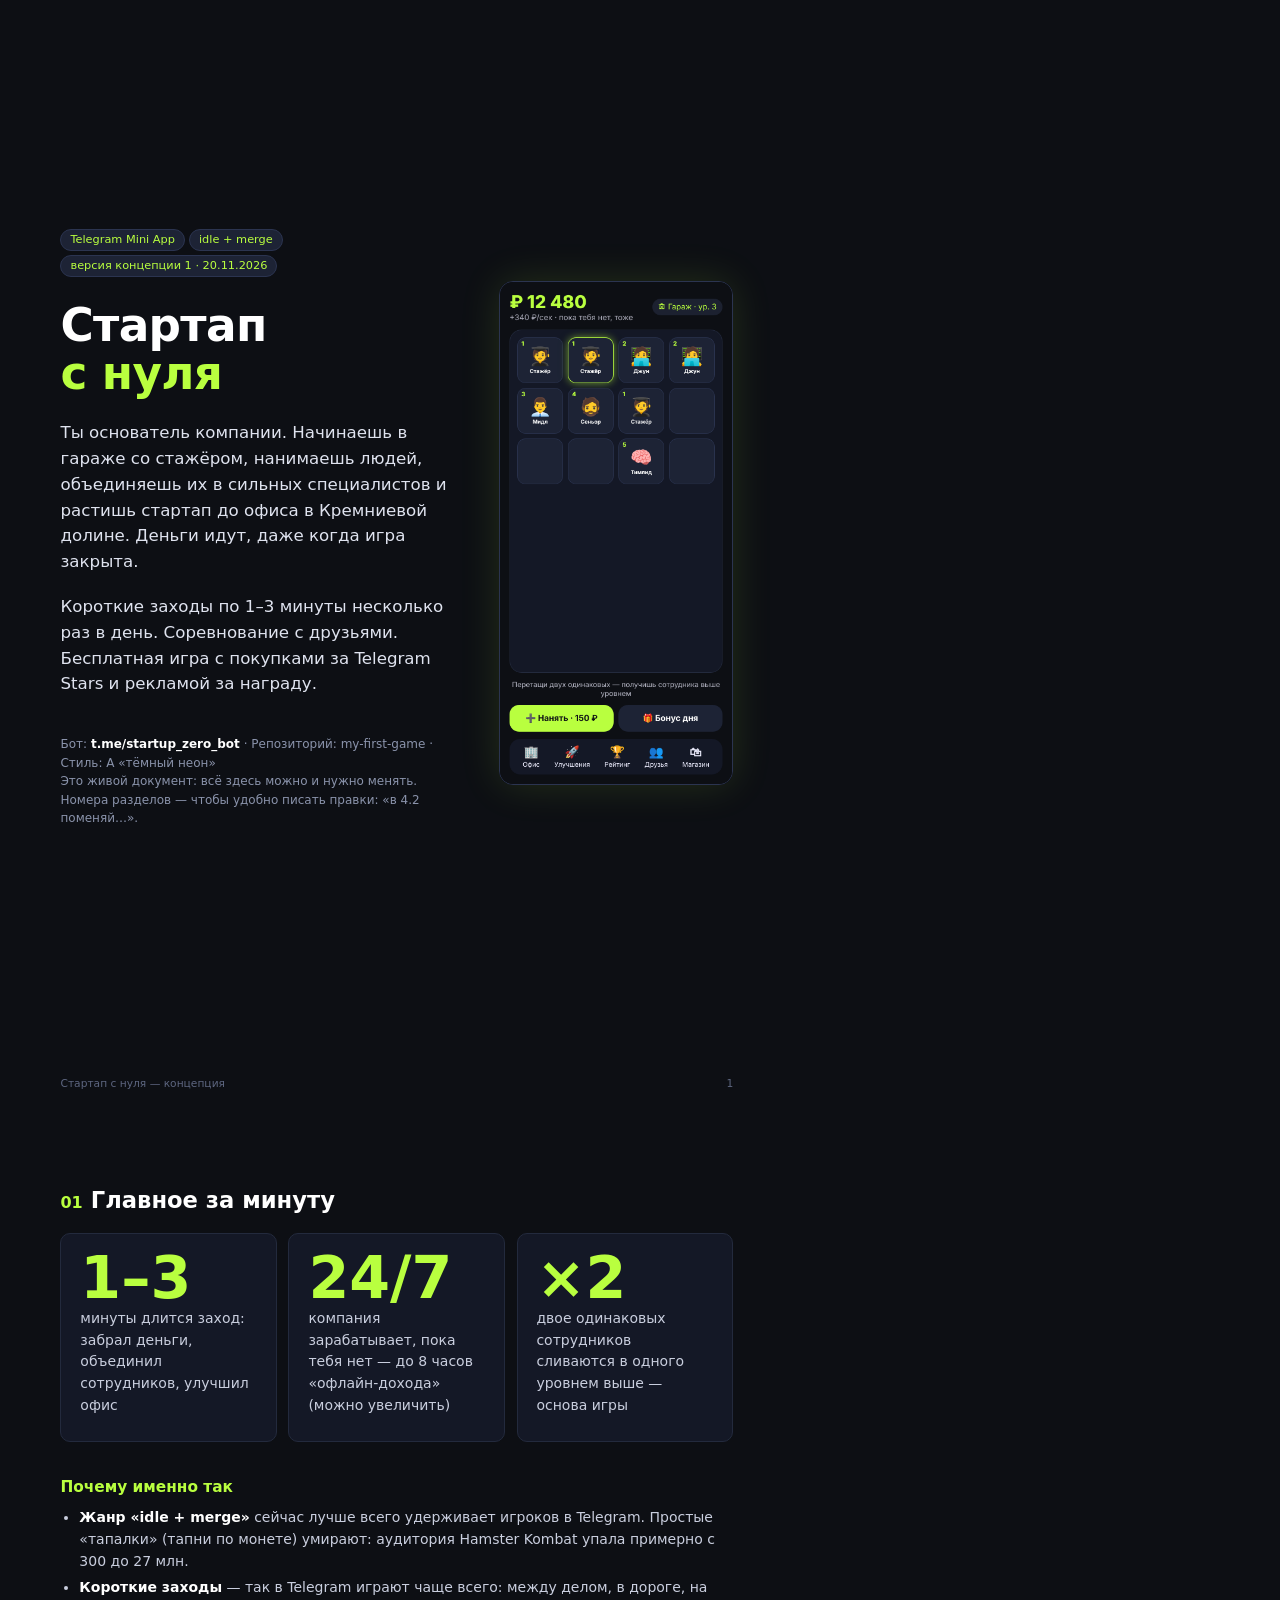
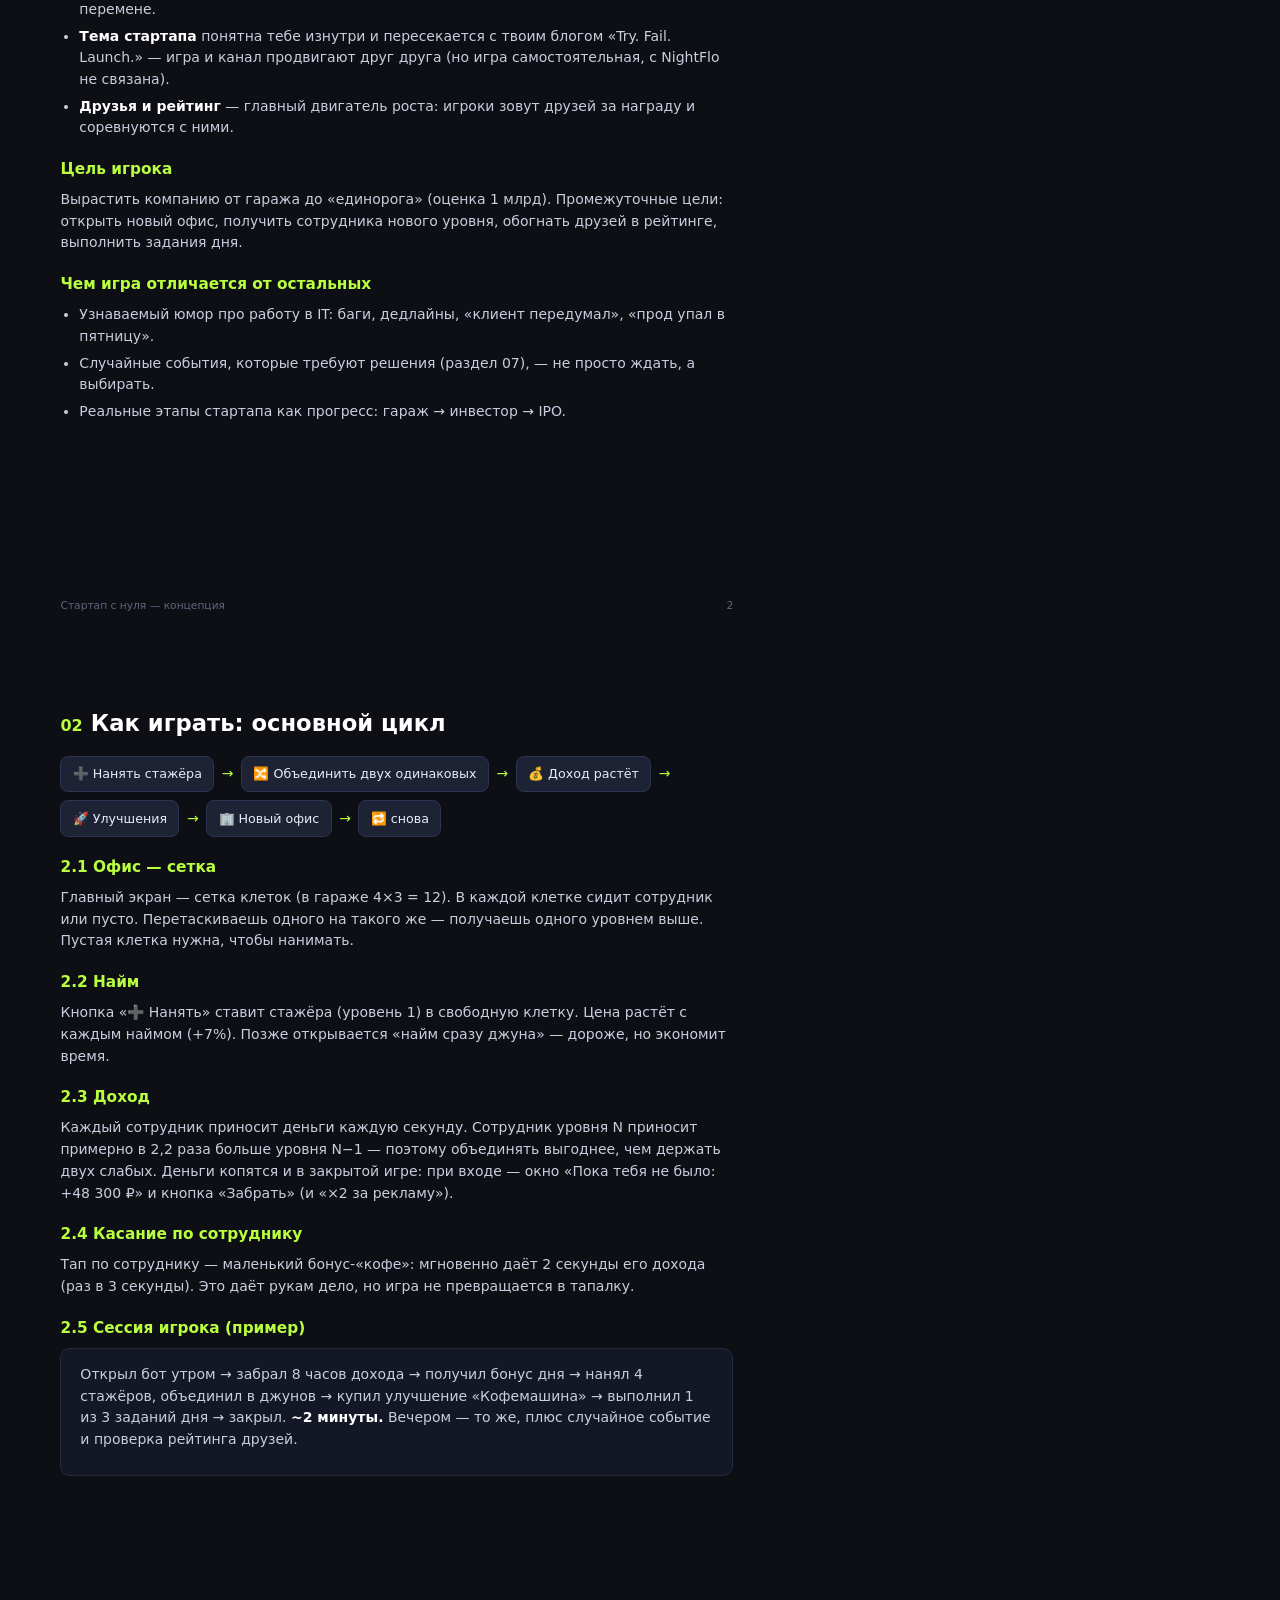
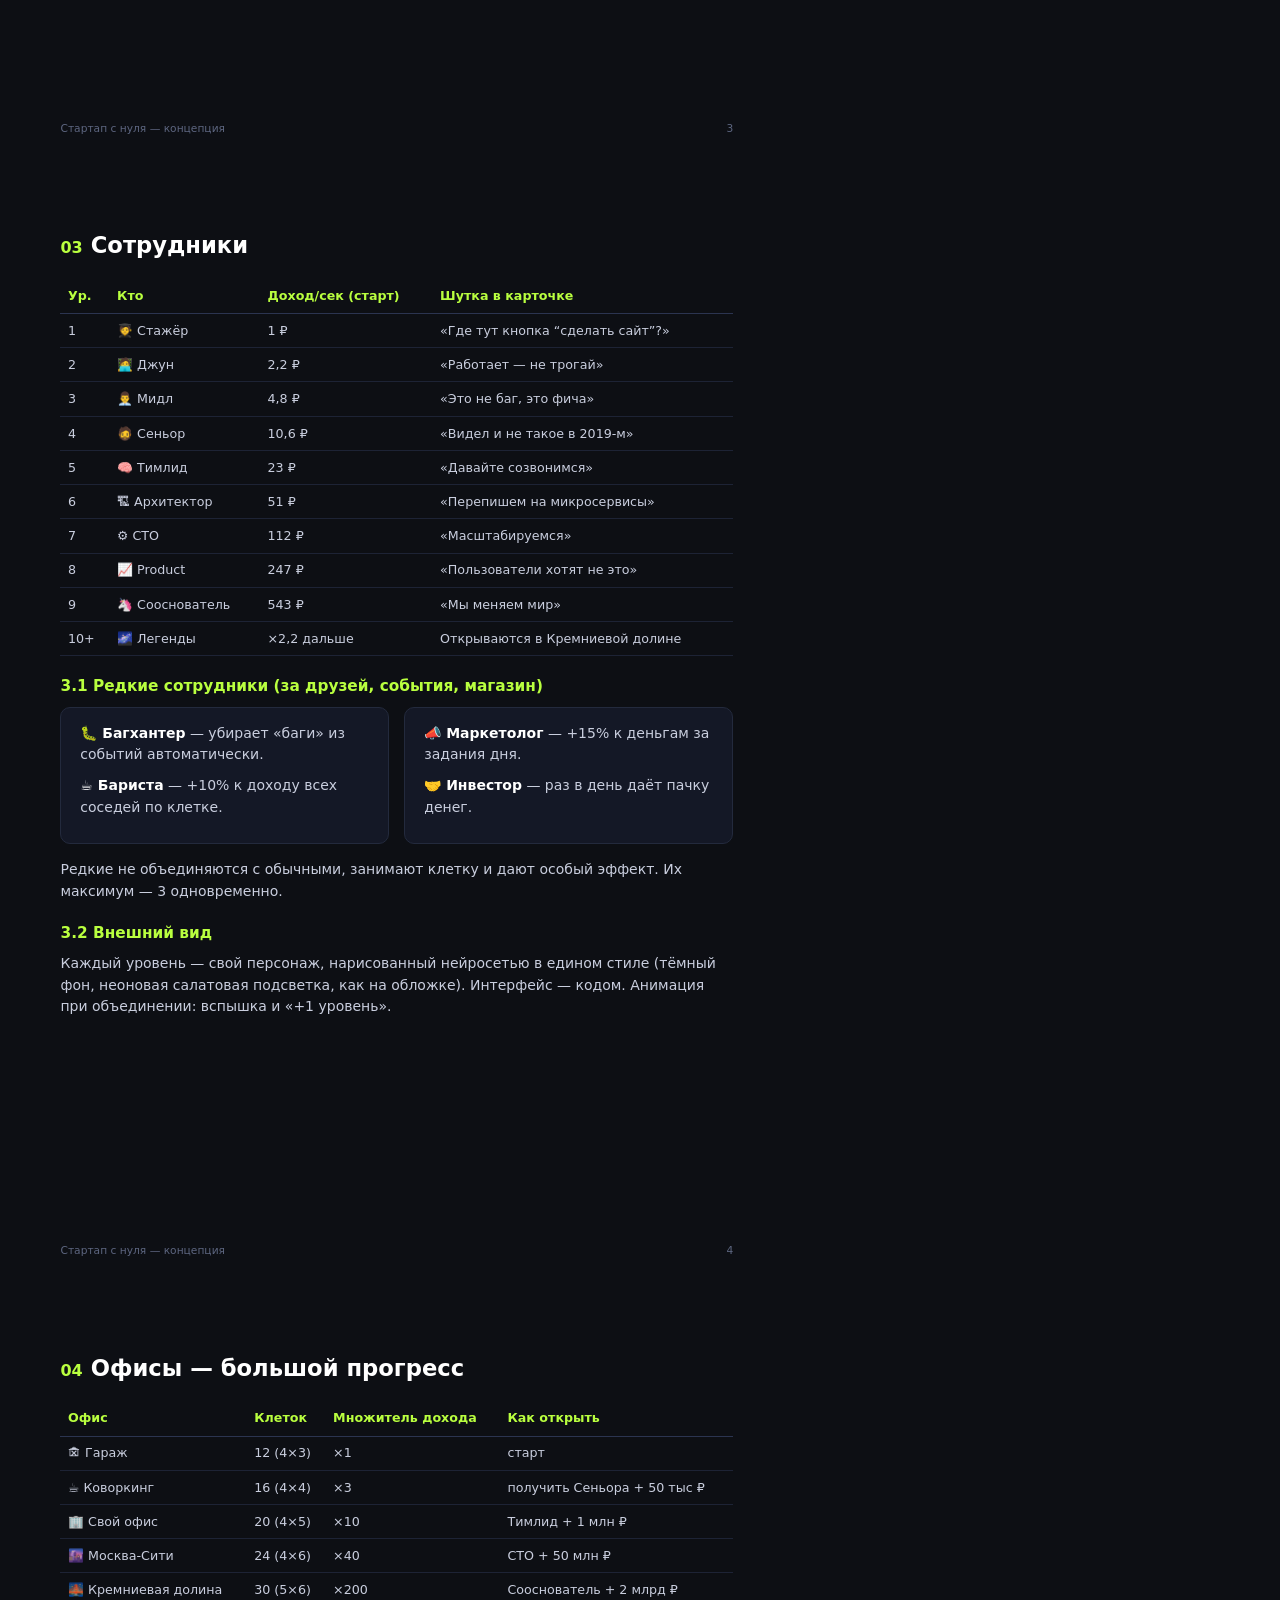
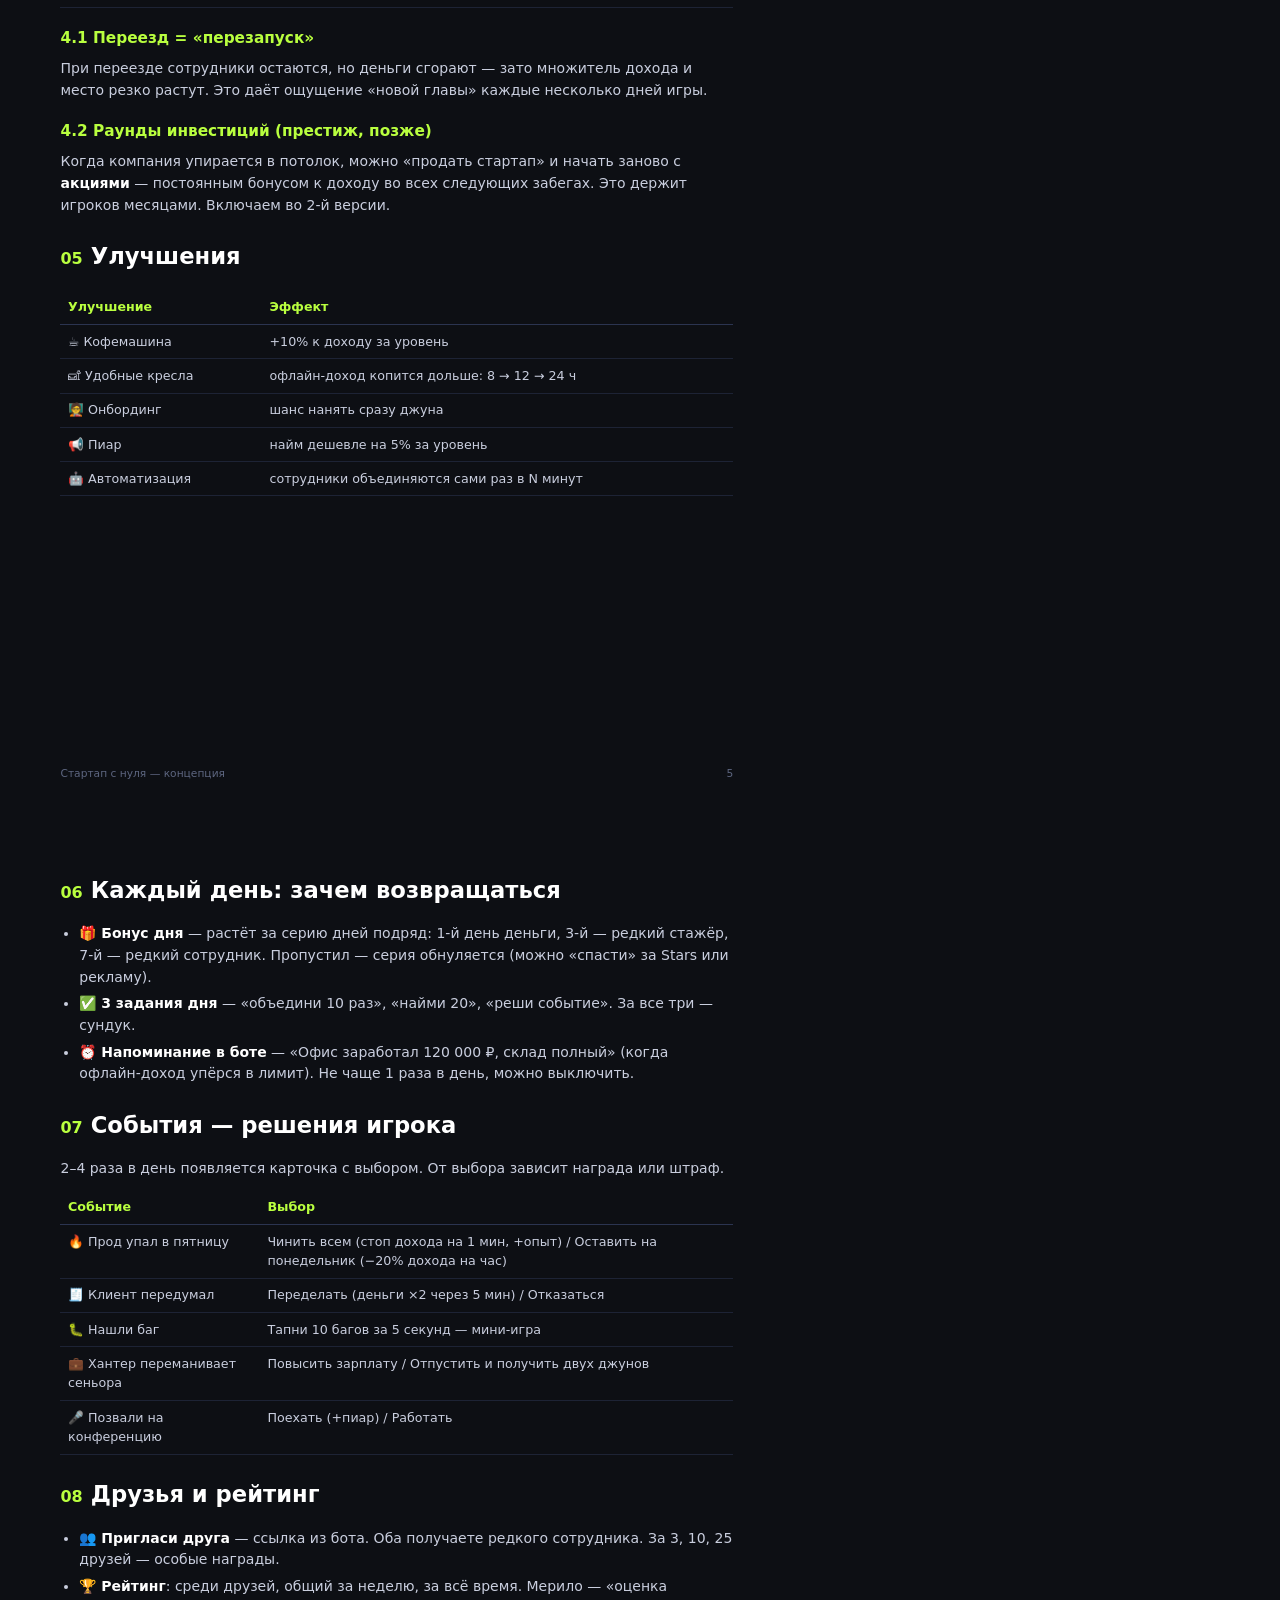
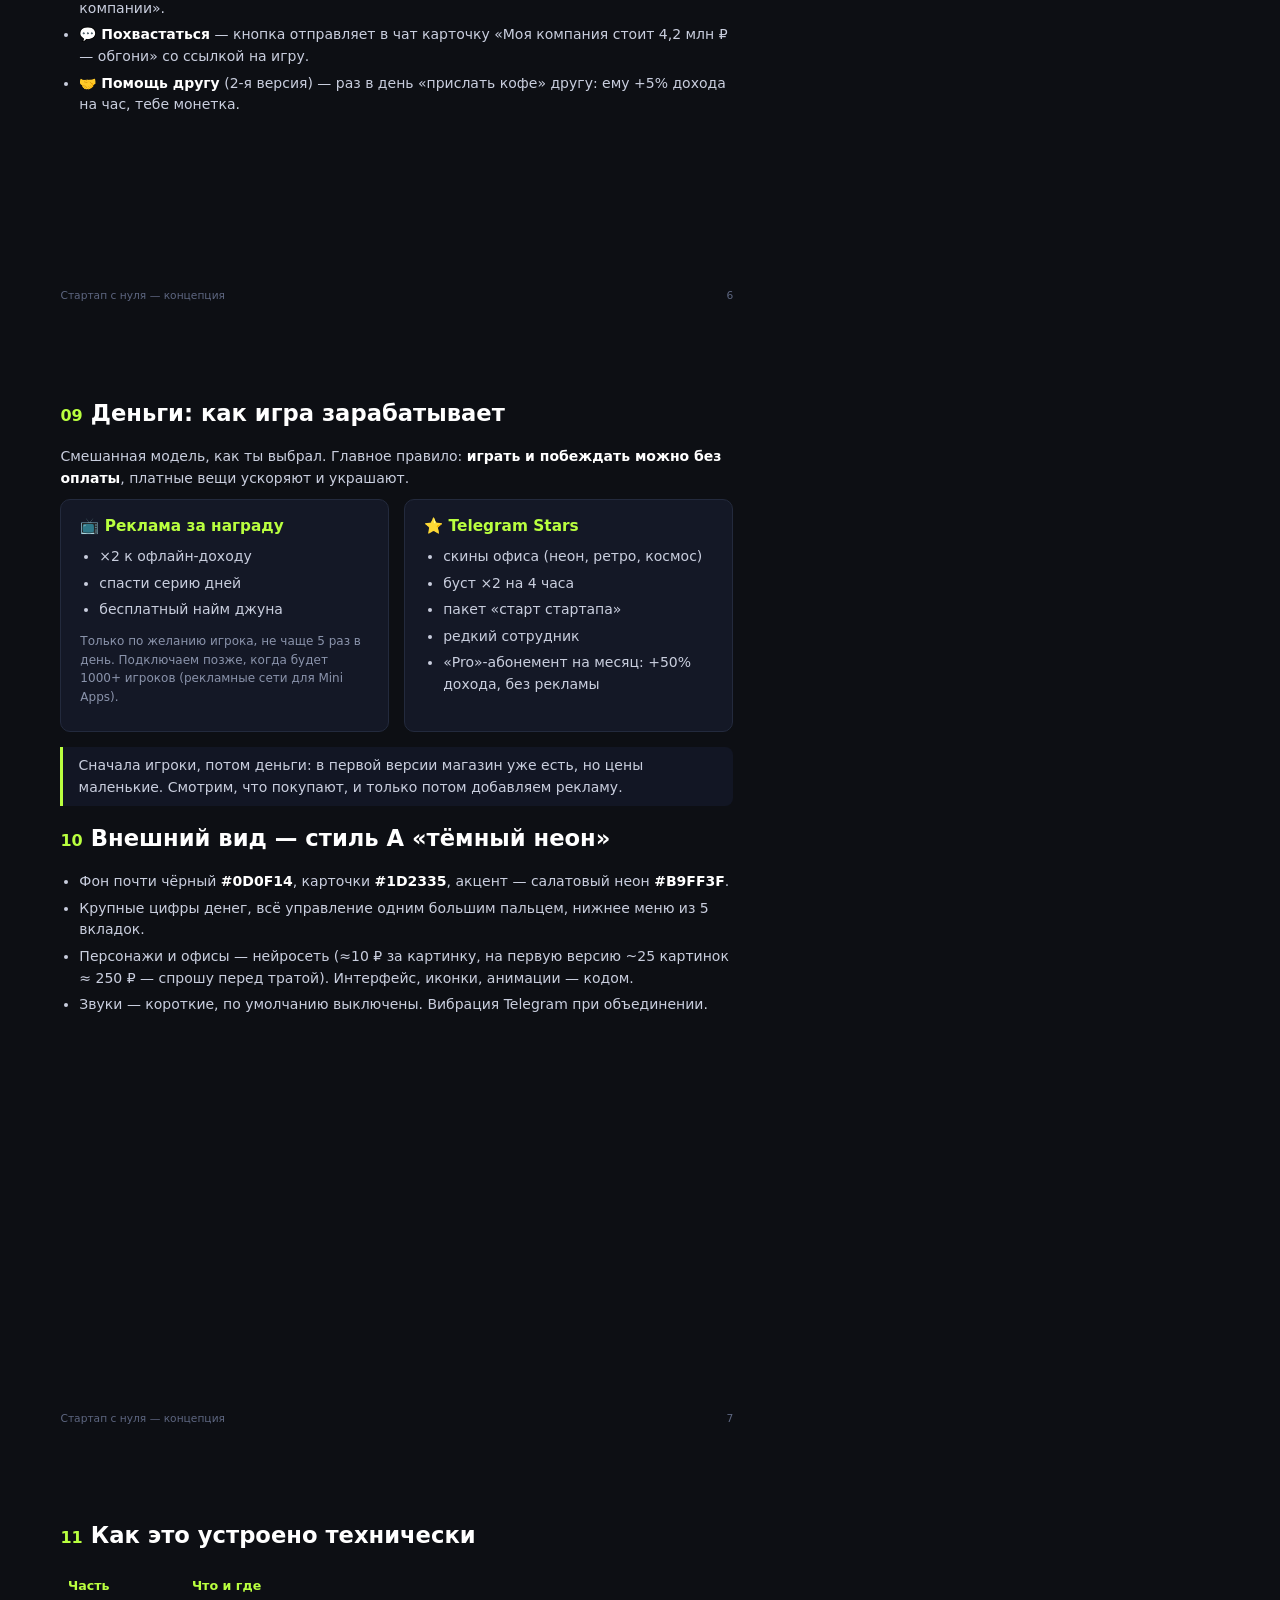
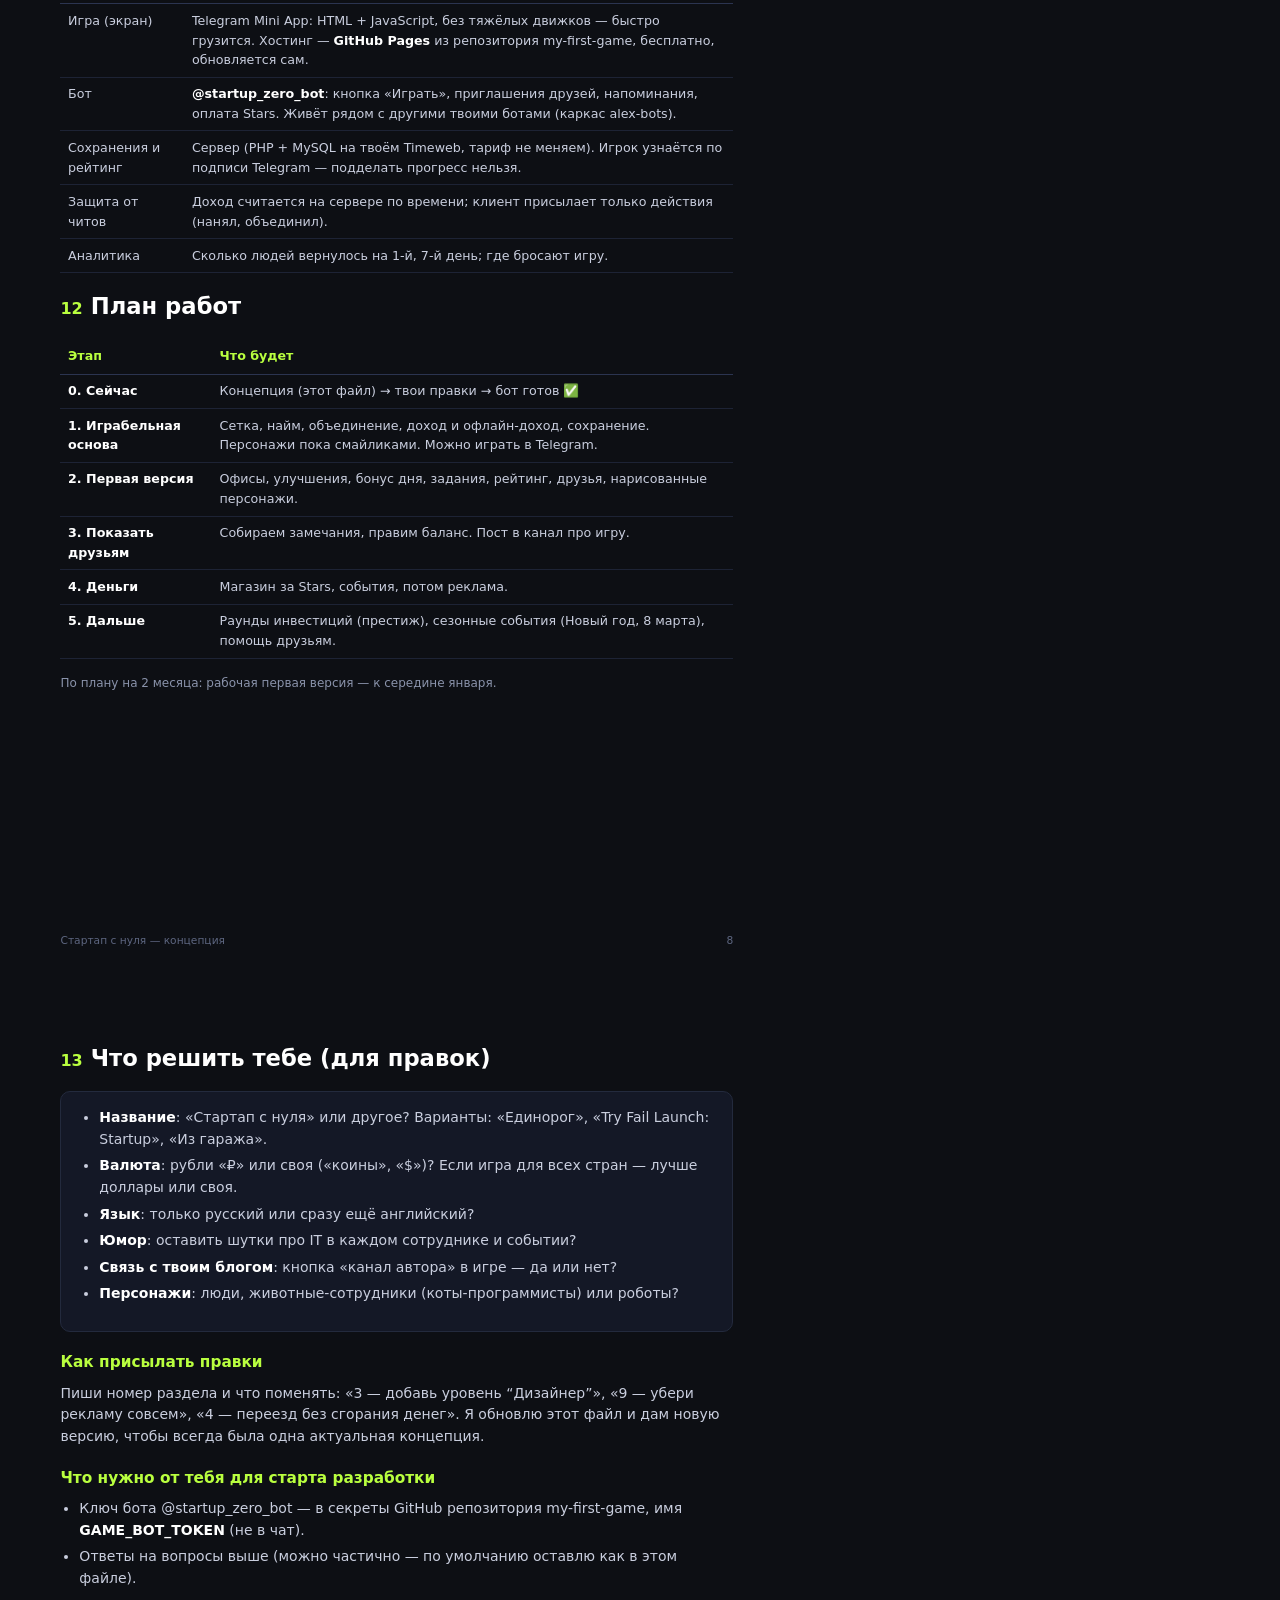
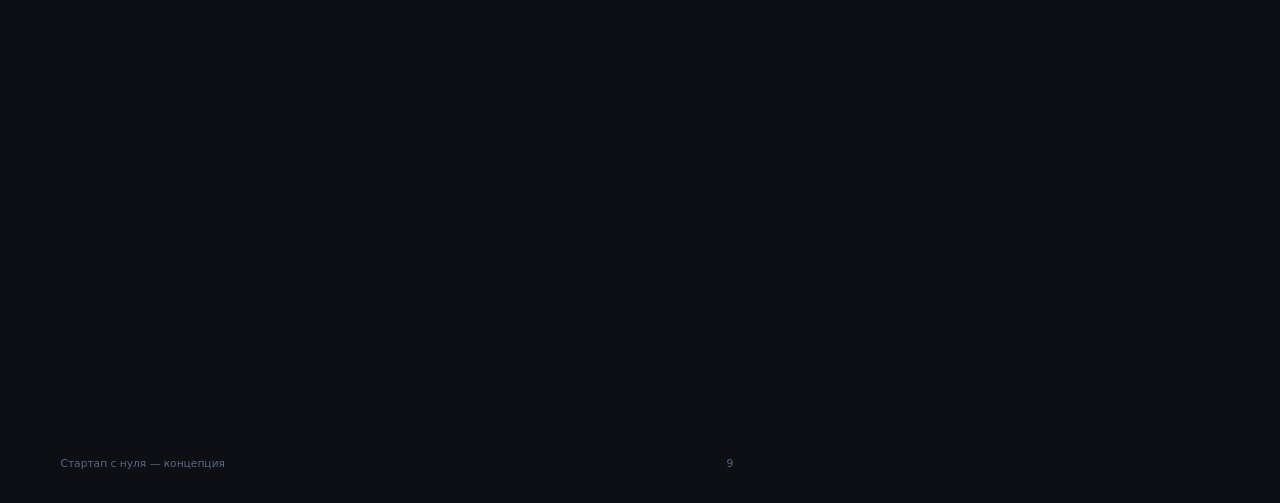
==== docs/concept/concept.html @ a8355a12 "Концепция игры «Стартап с нуля» v1, стиль A, README Co-Authored-By: Claude Opus 5.5 <noreply@anthrop" ====
<!doctype html><html lang="ru"><head><meta charset="utf-8"><style>
@page{size:A4;margin:0}
*{box-sizing:border-box}
body{margin:0;font:10.5pt/1.55 "Inter","DejaVu Sans",sans-serif;color:#e8ebf5;background:#0d0f14;-webkit-print-color-adjust:exact;print-color-adjust:exact}
.page{width:210mm;min-height:297mm;padding:16mm 16mm 14mm;page-break-after:always;position:relative}
.page:last-child{page-break-after:auto}
h1{font-size:34pt;line-height:1.05;margin:0 0 6mm;color:#fff;letter-spacing:-.5pt}
h1 b{color:#b9ff3f}
h2{font-size:17pt;margin:0 0 4mm;color:#fff;display:flex;gap:8px;align-items:baseline}
h2 i{font-style:normal;color:#b9ff3f;font-size:12pt}
h3{font-size:11.5pt;margin:5mm 0 2mm;color:#b9ff3f}
p{margin:0 0 2.5mm;color:#c9cede}
ul{margin:0 0 3mm 5mm;padding:0}li{margin:0 0 1.3mm;color:#c9cede}
b{color:#fff}
.lead{font-size:12.5pt;color:#dfe3ef}
.card{background:#141826;border:1px solid #232a3d;border-radius:10px;padding:4mm 5mm;margin:0 0 4mm}
.grid2{display:grid;grid-template-columns:1fr 1fr;gap:4mm}
.grid3{display:grid;grid-template-columns:1fr 1fr 1fr;gap:3mm}
table{width:100%;border-collapse:collapse;font-size:9.5pt;margin:0 0 4mm}
th{color:#b9ff3f;text-align:left;font-weight:700;border-bottom:1px solid #2b3450;padding:2mm 2mm}
td{border-bottom:1px solid #1d2335;padding:1.8mm 2mm;color:#c9cede;vertical-align:top}
.tag{display:inline-block;background:#1d2335;border:1px solid #2b3450;border-radius:20px;padding:1px 9px;font-size:8.5pt;color:#b9ff3f;margin:0 4px 3px 0}
.note{border-left:3px solid #b9ff3f;padding:2mm 4mm;background:#121624;color:#c9cede;border-radius:0 8px 8px 0;margin:0 0 4mm}
.foot{position:absolute;bottom:8mm;left:16mm;right:16mm;font-size:8pt;color:#5d6680;display:flex;justify-content:space-between}
.cover{display:grid;grid-template-columns:1fr 62mm;gap:8mm;align-items:center;height:250mm}
.cover img{width:62mm;border-radius:14px;border:1px solid #2b3450;box-shadow:0 0 40px #b9ff3f22}
.big{font-size:44pt;font-weight:800;color:#b9ff3f;line-height:1}
.flow{display:flex;gap:2mm;flex-wrap:wrap;align-items:center;margin:0 0 4mm}
.flow span{background:#1d2335;border:1px solid #2b3450;border-radius:8px;padding:2mm 3mm;font-size:9.5pt}
.flow em{color:#b9ff3f;font-style:normal}
.small{font-size:9pt;color:#8a93ab}
</style></head><body>

<div class="page"><div class="cover"><div>
<div class="tag">Telegram Mini App</div><div class="tag">idle + merge</div><div class="tag">версия концепции 1 · 20.11.2026</div>
<h1 style="margin-top:6mm">Стартап<br><b>с нуля</b></h1>
<p class="lead">Ты основатель компании. Начинаешь в гараже со стажёром, нанимаешь людей, объединяешь их в сильных специалистов и растишь стартап до офиса в Кремниевой долине. Деньги идут, даже когда игра закрыта.</p>
<p class="lead" style="margin-top:5mm">Короткие заходы по 1–3 минуты несколько раз в день. Соревнование с друзьями. Бесплатная игра с покупками за Telegram Stars и рекламой за награду.</p>
<p class="small" style="margin-top:10mm">Бот: <b>t.me/startup_zero_bot</b> · Репозиторий: my-first-game · Стиль: A «тёмный неон»<br>Это живой документ: всё здесь можно и нужно менять. Номера разделов — чтобы удобно писать правки: «в 4.2 поменяй…».</p>
</div><img src="hero.png"></div>
<div class="foot"><span>Стартап с нуля — концепция</span><span>1</span></div></div>

<div class="page">
<h2><i>01</i> Главное за минуту</h2>
<div class="grid3">
<div class="card"><div class="big">1–3</div><p>минуты длится заход: забрал деньги, объединил сотрудников, улучшил офис</p></div>
<div class="card"><div class="big">24/7</div><p>компания зарабатывает, пока тебя нет — до 8 часов «офлайн-дохода» (можно увеличить)</p></div>
<div class="card"><div class="big">×2</div><p>двое одинаковых сотрудников сливаются в одного уровнем выше — основа игры</p></div>
</div>
<h3>Почему именно так</h3>
<ul>
<li><b>Жанр «idle + merge»</b> сейчас лучше всего удерживает игроков в Telegram. Простые «тапалки» (тапни по монете) умирают: аудитория Hamster Kombat упала примерно с 300 до 27 млн.</li>
<li><b>Короткие заходы</b> — так в Telegram играют чаще всего: между делом, в дороге, на перемене.</li>
<li><b>Тема стартапа</b> понятна тебе изнутри и пересекается с твоим блогом «Try. Fail. Launch.» — игра и канал продвигают друг друга (но игра самостоятельная, с NightFlo не связана).</li>
<li><b>Друзья и рейтинг</b> — главный двигатель роста: игроки зовут друзей за награду и соревнуются с ними.</li>
</ul>
<h3>Цель игрока</h3>
<p>Вырастить компанию от гаража до «единорога» (оценка 1 млрд). Промежуточные цели: открыть новый офис, получить сотрудника нового уровня, обогнать друзей в рейтинге, выполнить задания дня.</p>
<h3>Чем игра отличается от остальных</h3>
<ul>
<li>Узнаваемый юмор про работу в IT: баги, дедлайны, «клиент передумал», «прод упал в пятницу».</li>
<li>Случайные события, которые требуют решения (раздел 07), — не просто ждать, а выбирать.</li>
<li>Реальные этапы стартапа как прогресс: гараж → инвестор → IPO.</li>
</ul>
<div class="foot"><span>Стартап с нуля — концепция</span><span>2</span></div></div>

<div class="page">
<h2><i>02</i> Как играть: основной цикл</h2>
<div class="flow"><span>➕ Нанять стажёра</span><em>→</em><span>🔀 Объединить двух одинаковых</span><em>→</em><span>💰 Доход растёт</span><em>→</em><span>🚀 Улучшения</span><em>→</em><span>🏢 Новый офис</span><em>→</em><span>🔁 снова</span></div>
<h3>2.1 Офис — сетка</h3>
<p>Главный экран — сетка клеток (в гараже 4×3 = 12). В каждой клетке сидит сотрудник или пусто. Перетаскиваешь одного на такого же — получаешь одного уровнем выше. Пустая клетка нужна, чтобы нанимать.</p>
<h3>2.2 Найм</h3>
<p>Кнопка «➕ Нанять» ставит стажёра (уровень 1) в свободную клетку. Цена растёт с каждым наймом (+7%). Позже открывается «найм сразу джуна» — дороже, но экономит время.</p>
<h3>2.3 Доход</h3>
<p>Каждый сотрудник приносит деньги каждую секунду. Сотрудник уровня N приносит примерно в 2,2 раза больше уровня N−1 — поэтому объединять выгоднее, чем держать двух слабых. Деньги копятся и в закрытой игре: при входе — окно «Пока тебя не было: +48 300 ₽» и кнопка «Забрать» (и «×2 за рекламу»).</p>
<h3>2.4 Касание по сотруднику</h3>
<p>Тап по сотруднику — маленький бонус-«кофе»: мгновенно даёт 2 секунды его дохода (раз в 3 секунды). Это даёт рукам дело, но игра не превращается в тапалку.</p>
<h3>2.5 Сессия игрока (пример)</h3>
<div class="card"><p>Открыл бот утром → забрал 8 часов дохода → получил бонус дня → нанял 4 стажёров, объединил в джунов → купил улучшение «Кофемашина» → выполнил 1 из 3 заданий дня → закрыл. <b>~2 минуты.</b> Вечером — то же, плюс случайное событие и проверка рейтинга друзей.</p></div>
<div class="foot"><span>Стартап с нуля — концепция</span><span>3</span></div></div>

<div class="page">
<h2><i>03</i> Сотрудники</h2>
<table><tr><th>Ур.</th><th>Кто</th><th>Доход/сек (старт)</th><th>Шутка в карточке</th></tr>
<tr><td>1</td><td>🧑‍🎓 Стажёр</td><td>1 ₽</td><td>«Где тут кнопка “сделать сайт”?»</td></tr>
<tr><td>2</td><td>🧑‍💻 Джун</td><td>2,2 ₽</td><td>«Работает — не трогай»</td></tr>
<tr><td>3</td><td>👨‍💼 Мидл</td><td>4,8 ₽</td><td>«Это не баг, это фича»</td></tr>
<tr><td>4</td><td>🧔 Сеньор</td><td>10,6 ₽</td><td>«Видел и не такое в 2019-м»</td></tr>
<tr><td>5</td><td>🧠 Тимлид</td><td>23 ₽</td><td>«Давайте созвонимся»</td></tr>
<tr><td>6</td><td>🏗 Архитектор</td><td>51 ₽</td><td>«Перепишем на микросервисы»</td></tr>
<tr><td>7</td><td>⚙️ CTO</td><td>112 ₽</td><td>«Масштабируемся»</td></tr>
<tr><td>8</td><td>📈 Product</td><td>247 ₽</td><td>«Пользователи хотят не это»</td></tr>
<tr><td>9</td><td>🦄 Сооснователь</td><td>543 ₽</td><td>«Мы меняем мир»</td></tr>
<tr><td>10+</td><td>🌌 Легенды</td><td>×2,2 дальше</td><td>Открываются в Кремниевой долине</td></tr></table>
<h3>3.1 Редкие сотрудники (за друзей, события, магазин)</h3>
<div class="grid2">
<div class="card"><p><b>🐛 Багхантер</b> — убирает «баги» из событий автоматически.</p><p><b>☕ Бариста</b> — +10% к доходу всех соседей по клетке.</p></div>
<div class="card"><p><b>📣 Маркетолог</b> — +15% к деньгам за задания дня.</p><p><b>🤝 Инвестор</b> — раз в день даёт пачку денег.</p></div></div>
<p>Редкие не объединяются с обычными, занимают клетку и дают особый эффект. Их максимум — 3 одновременно.</p>
<h3>3.2 Внешний вид</h3>
<p>Каждый уровень — свой персонаж, нарисованный нейросетью в едином стиле (тёмный фон, неоновая салатовая подсветка, как на обложке). Интерфейс — кодом. Анимация при объединении: вспышка и «+1 уровень».</p>
<div class="foot"><span>Стартап с нуля — концепция</span><span>4</span></div></div>

<div class="page">
<h2><i>04</i> Офисы — большой прогресс</h2>
<table><tr><th>Офис</th><th>Клеток</th><th>Множитель дохода</th><th>Как открыть</th></tr>
<tr><td>🏚 Гараж</td><td>12 (4×3)</td><td>×1</td><td>старт</td></tr>
<tr><td>☕ Коворкинг</td><td>16 (4×4)</td><td>×3</td><td>получить Сеньора + 50 тыс ₽</td></tr>
<tr><td>🏢 Свой офис</td><td>20 (4×5)</td><td>×10</td><td>Тимлид + 1 млн ₽</td></tr>
<tr><td>🌆 Москва-Сити</td><td>24 (4×6)</td><td>×40</td><td>CTO + 50 млн ₽</td></tr>
<tr><td>🌉 Кремниевая долина</td><td>30 (5×6)</td><td>×200</td><td>Сооснователь + 2 млрд ₽</td></tr></table>
<h3>4.1 Переезд = «перезапуск»</h3>
<p>При переезде сотрудники остаются, но деньги сгорают — зато множитель дохода и место резко растут. Это даёт ощущение «новой главы» каждые несколько дней игры.</p>
<h3>4.2 Раунды инвестиций (престиж, позже)</h3>
<p>Когда компания упирается в потолок, можно «продать стартап» и начать заново с <b>акциями</b> — постоянным бонусом к доходу во всех следующих забегах. Это держит игроков месяцами. Включаем во 2-й версии.</p>
<h2 style="margin-top:6mm"><i>05</i> Улучшения</h2>
<table><tr><th>Улучшение</th><th>Эффект</th></tr>
<tr><td>☕ Кофемашина</td><td>+10% к доходу за уровень</td></tr>
<tr><td>🛋 Удобные кресла</td><td>офлайн-доход копится дольше: 8 → 12 → 24 ч</td></tr>
<tr><td>🧑‍🏫 Онбординг</td><td>шанс нанять сразу джуна</td></tr>
<tr><td>📢 Пиар</td><td>найм дешевле на 5% за уровень</td></tr>
<tr><td>🤖 Автоматизация</td><td>сотрудники объединяются сами раз в N минут</td></tr></table>
<div class="foot"><span>Стартап с нуля — концепция</span><span>5</span></div></div>

<div class="page">
<h2><i>06</i> Каждый день: зачем возвращаться</h2>
<ul>
<li><b>🎁 Бонус дня</b> — растёт за серию дней подряд: 1-й день деньги, 3-й — редкий стажёр, 7-й — редкий сотрудник. Пропустил — серия обнуляется (можно «спасти» за Stars или рекламу).</li>
<li><b>✅ 3 задания дня</b> — «объедини 10 раз», «найми 20», «реши событие». За все три — сундук.</li>
<li><b>⏰ Напоминание в боте</b> — «Офис заработал 120 000 ₽, склад полный» (когда офлайн-доход упёрся в лимит). Не чаще 1 раза в день, можно выключить.</li>
</ul>
<h2 style="margin-top:6mm"><i>07</i> События — решения игрока</h2>
<p>2–4 раза в день появляется карточка с выбором. От выбора зависит награда или штраф.</p>
<table><tr><th>Событие</th><th>Выбор</th></tr>
<tr><td>🔥 Прод упал в пятницу</td><td>Чинить всем (стоп дохода на 1 мин, +опыт) / Оставить на понедельник (−20% дохода на час)</td></tr>
<tr><td>🧾 Клиент передумал</td><td>Переделать (деньги ×2 через 5 мин) / Отказаться</td></tr>
<tr><td>🐛 Нашли баг</td><td>Тапни 10 багов за 5 секунд — мини-игра</td></tr>
<tr><td>💼 Хантер переманивает сеньора</td><td>Повысить зарплату / Отпустить и получить двух джунов</td></tr>
<tr><td>🎤 Позвали на конференцию</td><td>Поехать (+пиар) / Работать</td></tr></table>
<h2 style="margin-top:6mm"><i>08</i> Друзья и рейтинг</h2>
<ul>
<li><b>👥 Пригласи друга</b> — ссылка из бота. Оба получаете редкого сотрудника. За 3, 10, 25 друзей — особые награды.</li>
<li><b>🏆 Рейтинг</b>: среди друзей, общий за неделю, за всё время. Мерило — «оценка компании».</li>
<li><b>💬 Похвастаться</b> — кнопка отправляет в чат карточку «Моя компания стоит 4,2 млн ₽ — обгони» со ссылкой на игру.</li>
<li><b>🤝 Помощь другу</b> (2-я версия) — раз в день «прислать кофе» другу: ему +5% дохода на час, тебе монетка.</li>
</ul>
<div class="foot"><span>Стартап с нуля — концепция</span><span>6</span></div></div>

<div class="page">
<h2><i>09</i> Деньги: как игра зарабатывает</h2>
<p>Смешанная модель, как ты выбрал. Главное правило: <b>играть и побеждать можно без оплаты</b>, платные вещи ускоряют и украшают.</p>
<div class="grid2">
<div class="card"><h3 style="margin-top:0">📺 Реклама за награду</h3><ul><li>×2 к офлайн-доходу</li><li>спасти серию дней</li><li>бесплатный найм джуна</li></ul><p class="small">Только по желанию игрока, не чаще 5 раз в день. Подключаем позже, когда будет 1000+ игроков (рекламные сети для Mini Apps).</p></div>
<div class="card"><h3 style="margin-top:0">⭐ Telegram Stars</h3><ul><li>скины офиса (неон, ретро, космос)</li><li>буст ×2 на 4 часа</li><li>пакет «старт стартапа»</li><li>редкий сотрудник</li><li>«Pro»-абонемент на месяц: +50% дохода, без рекламы</li></ul></div></div>
<div class="note">Сначала игроки, потом деньги: в первой версии магазин уже есть, но цены маленькие. Смотрим, что покупают, и только потом добавляем рекламу.</div>
<h2 style="margin-top:4mm"><i>10</i> Внешний вид — стиль A «тёмный неон»</h2>
<ul>
<li>Фон почти чёрный <b>#0D0F14</b>, карточки <b>#1D2335</b>, акцент — салатовый неон <b>#B9FF3F</b>.</li>
<li>Крупные цифры денег, всё управление одним большим пальцем, нижнее меню из 5 вкладок.</li>
<li>Персонажи и офисы — нейросеть (≈10 ₽ за картинку, на первую версию ~25 картинок ≈ 250 ₽ — спрошу перед тратой). Интерфейс, иконки, анимации — кодом.</li>
<li>Звуки — короткие, по умолчанию выключены. Вибрация Telegram при объединении.</li>
</ul>
<div class="foot"><span>Стартап с нуля — концепция</span><span>7</span></div></div>

<div class="page">
<h2><i>11</i> Как это устроено технически</h2>
<table><tr><th>Часть</th><th>Что и где</th></tr>
<tr><td>Игра (экран)</td><td>Telegram Mini App: HTML + JavaScript, без тяжёлых движков — быстро грузится. Хостинг — <b>GitHub Pages</b> из репозитория my-first-game, бесплатно, обновляется сам.</td></tr>
<tr><td>Бот</td><td><b>@startup_zero_bot</b>: кнопка «Играть», приглашения друзей, напоминания, оплата Stars. Живёт рядом с другими твоими ботами (каркас alex-bots).</td></tr>
<tr><td>Сохранения и рейтинг</td><td>Сервер (PHP + MySQL на твоём Timeweb, тариф не меняем). Игрок узнаётся по подписи Telegram — подделать прогресс нельзя.</td></tr>
<tr><td>Защита от читов</td><td>Доход считается на сервере по времени; клиент присылает только действия (нанял, объединил).</td></tr>
<tr><td>Аналитика</td><td>Сколько людей вернулось на 1-й, 7-й день; где бросают игру.</td></tr></table>
<h2 style="margin-top:4mm"><i>12</i> План работ</h2>
<table><tr><th>Этап</th><th>Что будет</th></tr>
<tr><td><b>0. Сейчас</b></td><td>Концепция (этот файл) → твои правки → бот готов ✅</td></tr>
<tr><td><b>1. Играбельная основа</b></td><td>Сетка, найм, объединение, доход и офлайн-доход, сохранение. Персонажи пока смайликами. Можно играть в Telegram.</td></tr>
<tr><td><b>2. Первая версия</b></td><td>Офисы, улучшения, бонус дня, задания, рейтинг, друзья, нарисованные персонажи.</td></tr>
<tr><td><b>3. Показать друзьям</b></td><td>Собираем замечания, правим баланс. Пост в канал про игру.</td></tr>
<tr><td><b>4. Деньги</b></td><td>Магазин за Stars, события, потом реклама.</td></tr>
<tr><td><b>5. Дальше</b></td><td>Раунды инвестиций (престиж), сезонные события (Новый год, 8 марта), помощь друзьям.</td></tr></table>
<p class="small">По плану на 2 месяца: рабочая первая версия — к середине января.</p>
<div class="foot"><span>Стартап с нуля — концепция</span><span>8</span></div></div>

<div class="page">
<h2><i>13</i> Что решить тебе (для правок)</h2>
<div class="card"><ul>
<li><b>Название</b>: «Стартап с нуля» или другое? Варианты: «Единорог», «Try Fail Launch: Startup», «Из гаража».</li>
<li><b>Валюта</b>: рубли «₽» или своя («коины», «$»)? Если игра для всех стран — лучше доллары или своя.</li>
<li><b>Язык</b>: только русский или сразу ещё английский?</li>
<li><b>Юмор</b>: оставить шутки про IT в каждом сотруднике и событии?</li>
<li><b>Связь с твоим блогом</b>: кнопка «канал автора» в игре — да или нет?</li>
<li><b>Персонажи</b>: люди, животные-сотрудники (коты-программисты) или роботы?</li>
</ul></div>
<h3>Как присылать правки</h3>
<p>Пиши номер раздела и что поменять: «3 — добавь уровень “Дизайнер”», «9 — убери рекламу совсем», «4 — переезд без сгорания денег». Я обновлю этот файл и дам новую версию, чтобы всегда была одна актуальная концепция.</p>
<h3>Что нужно от тебя для старта разработки</h3>
<ul>
<li>Ключ бота @startup_zero_bot — в секреты GitHub репозитория my-first-game, имя <b>GAME_BOT_TOKEN</b> (не в чат).</li>
<li>Ответы на вопросы выше (можно частично — по умолчанию оставлю как в этом файле).</li>
</ul>
<div class="foot"><span>Стартап с нуля — концепция</span><span>9</span></div></div>
</body></html>
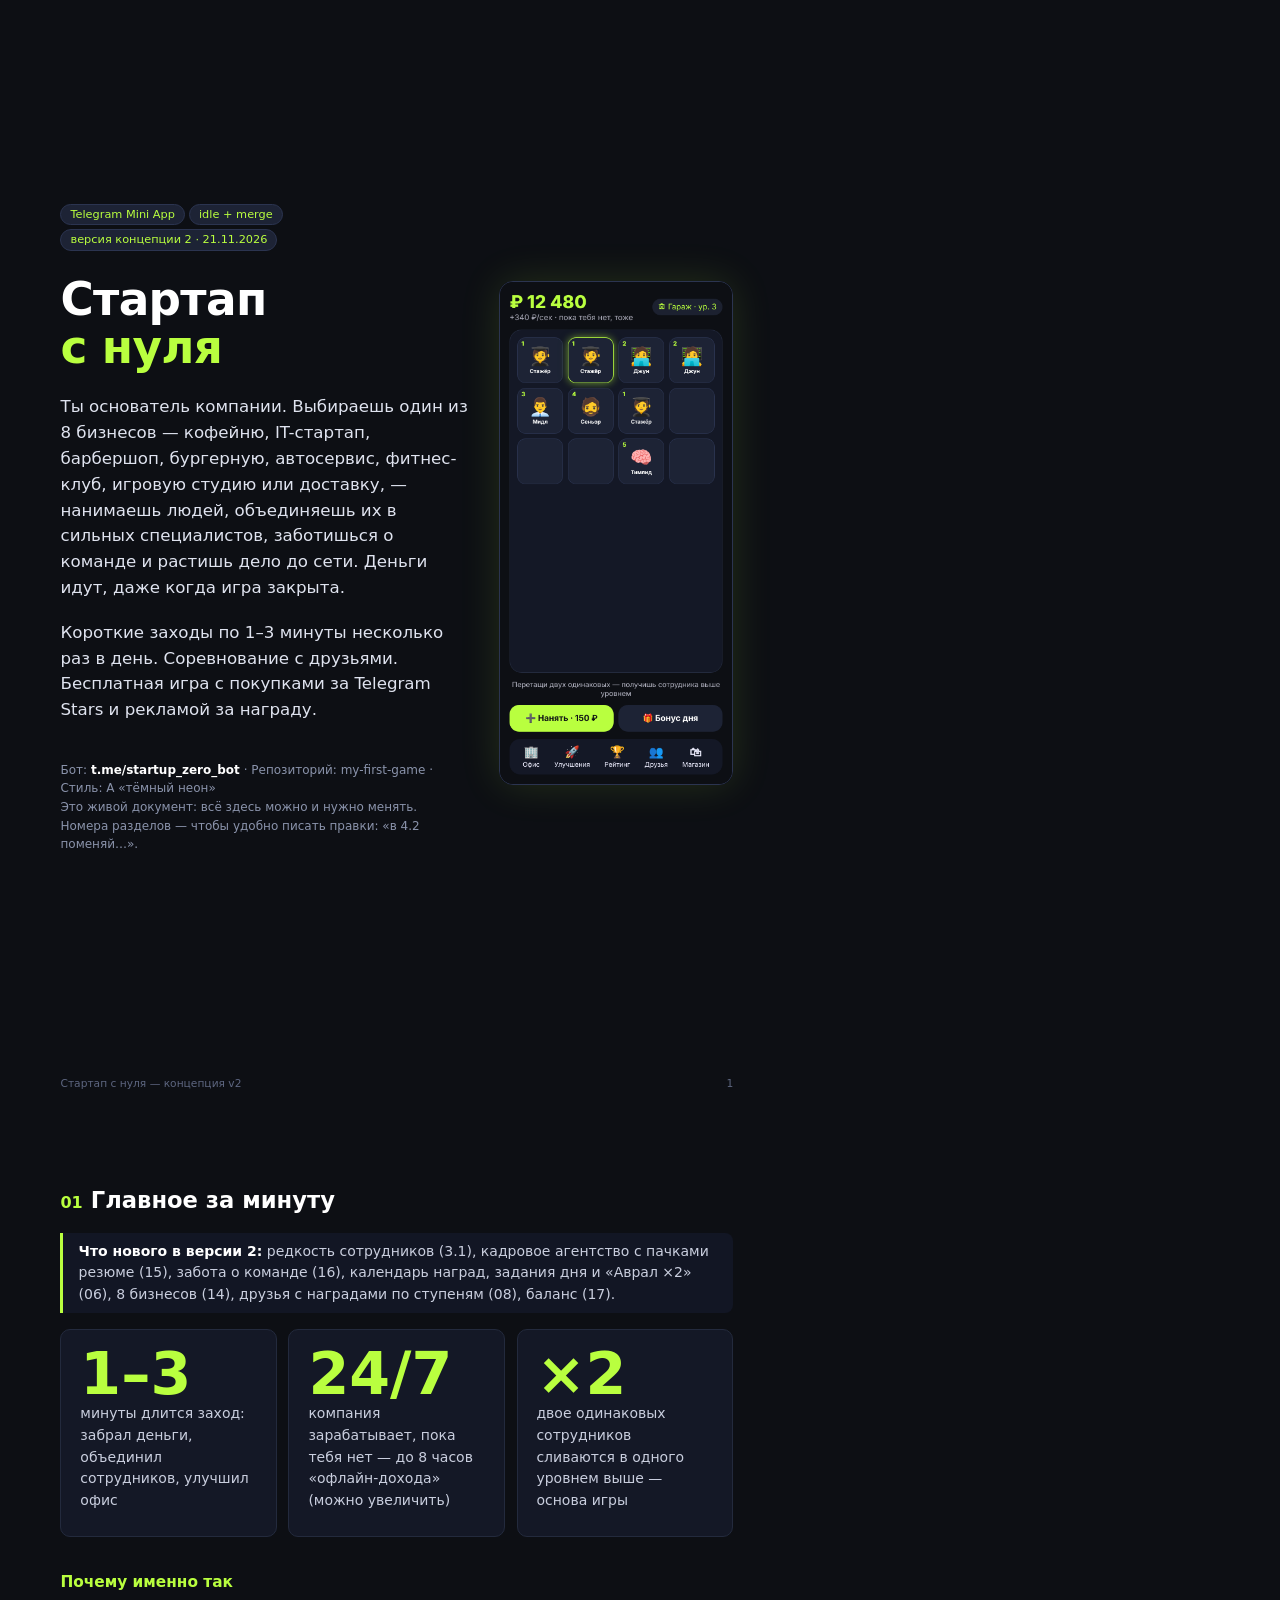
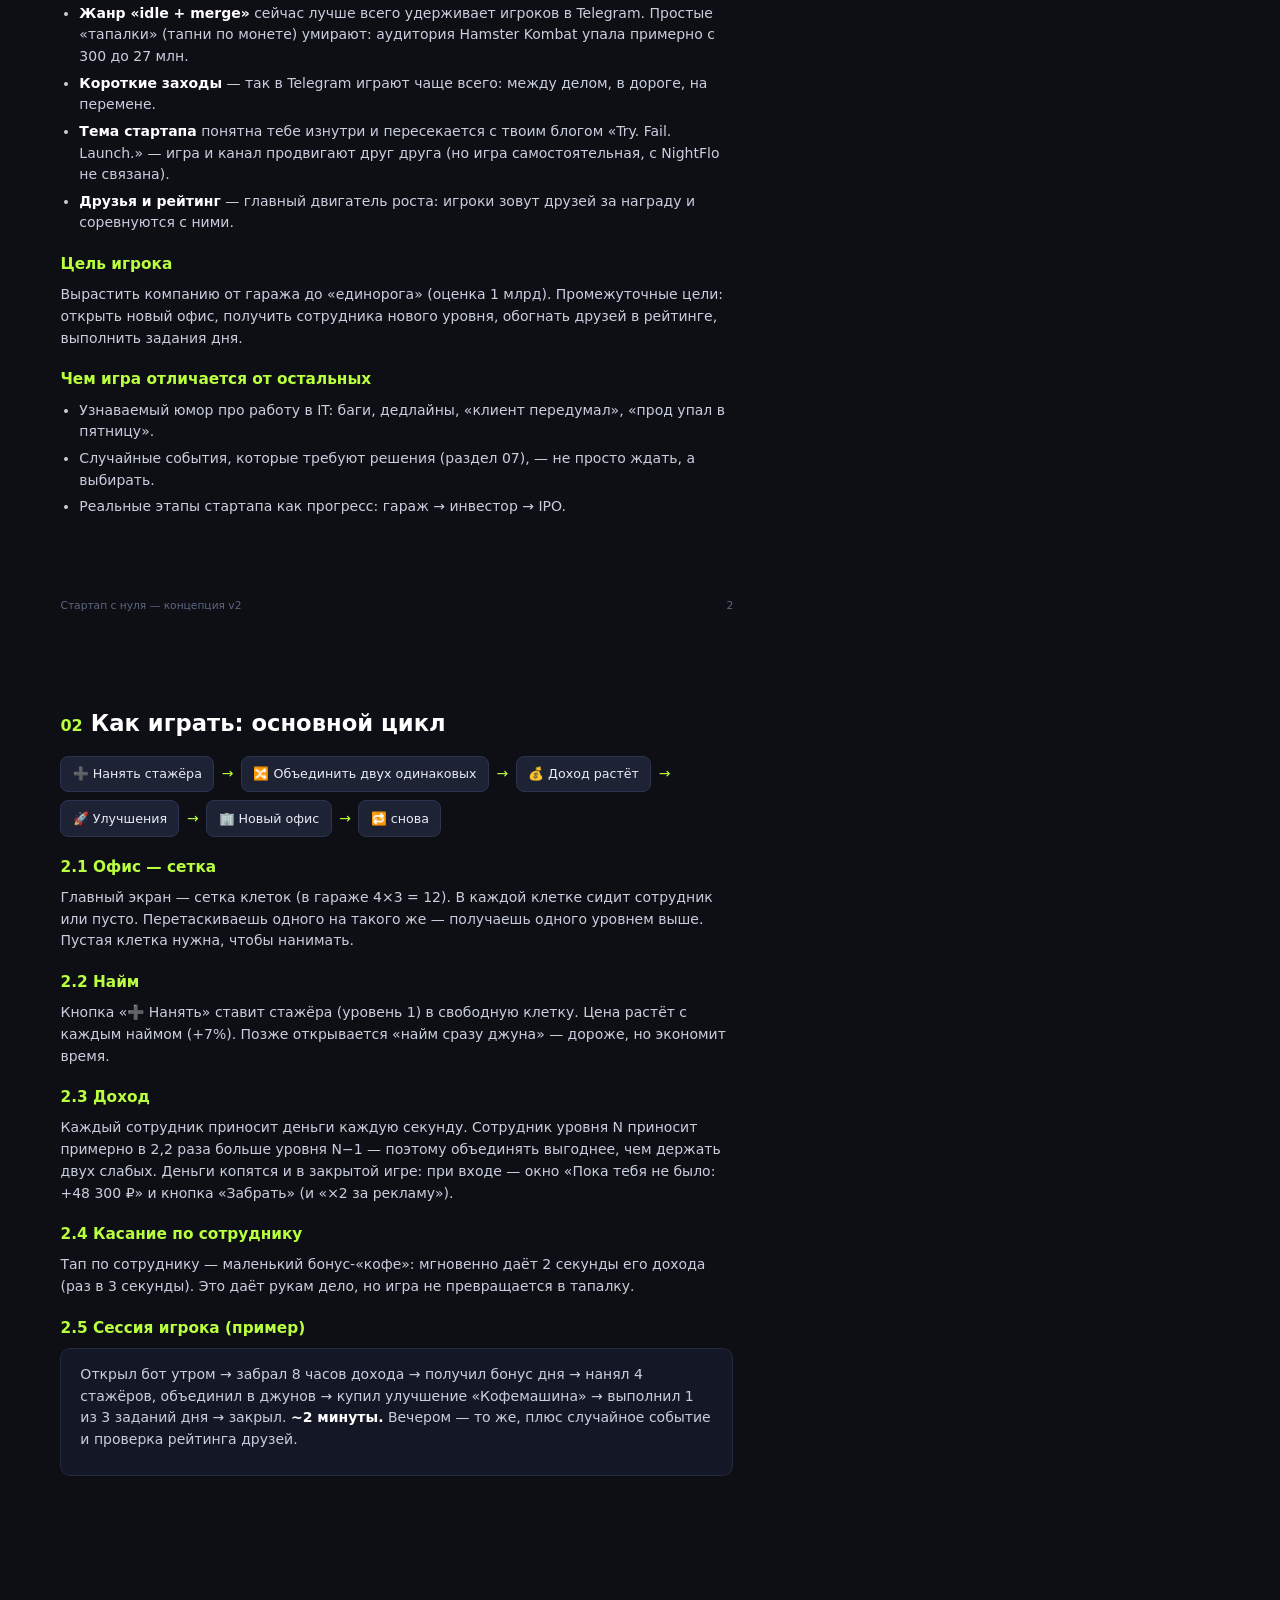
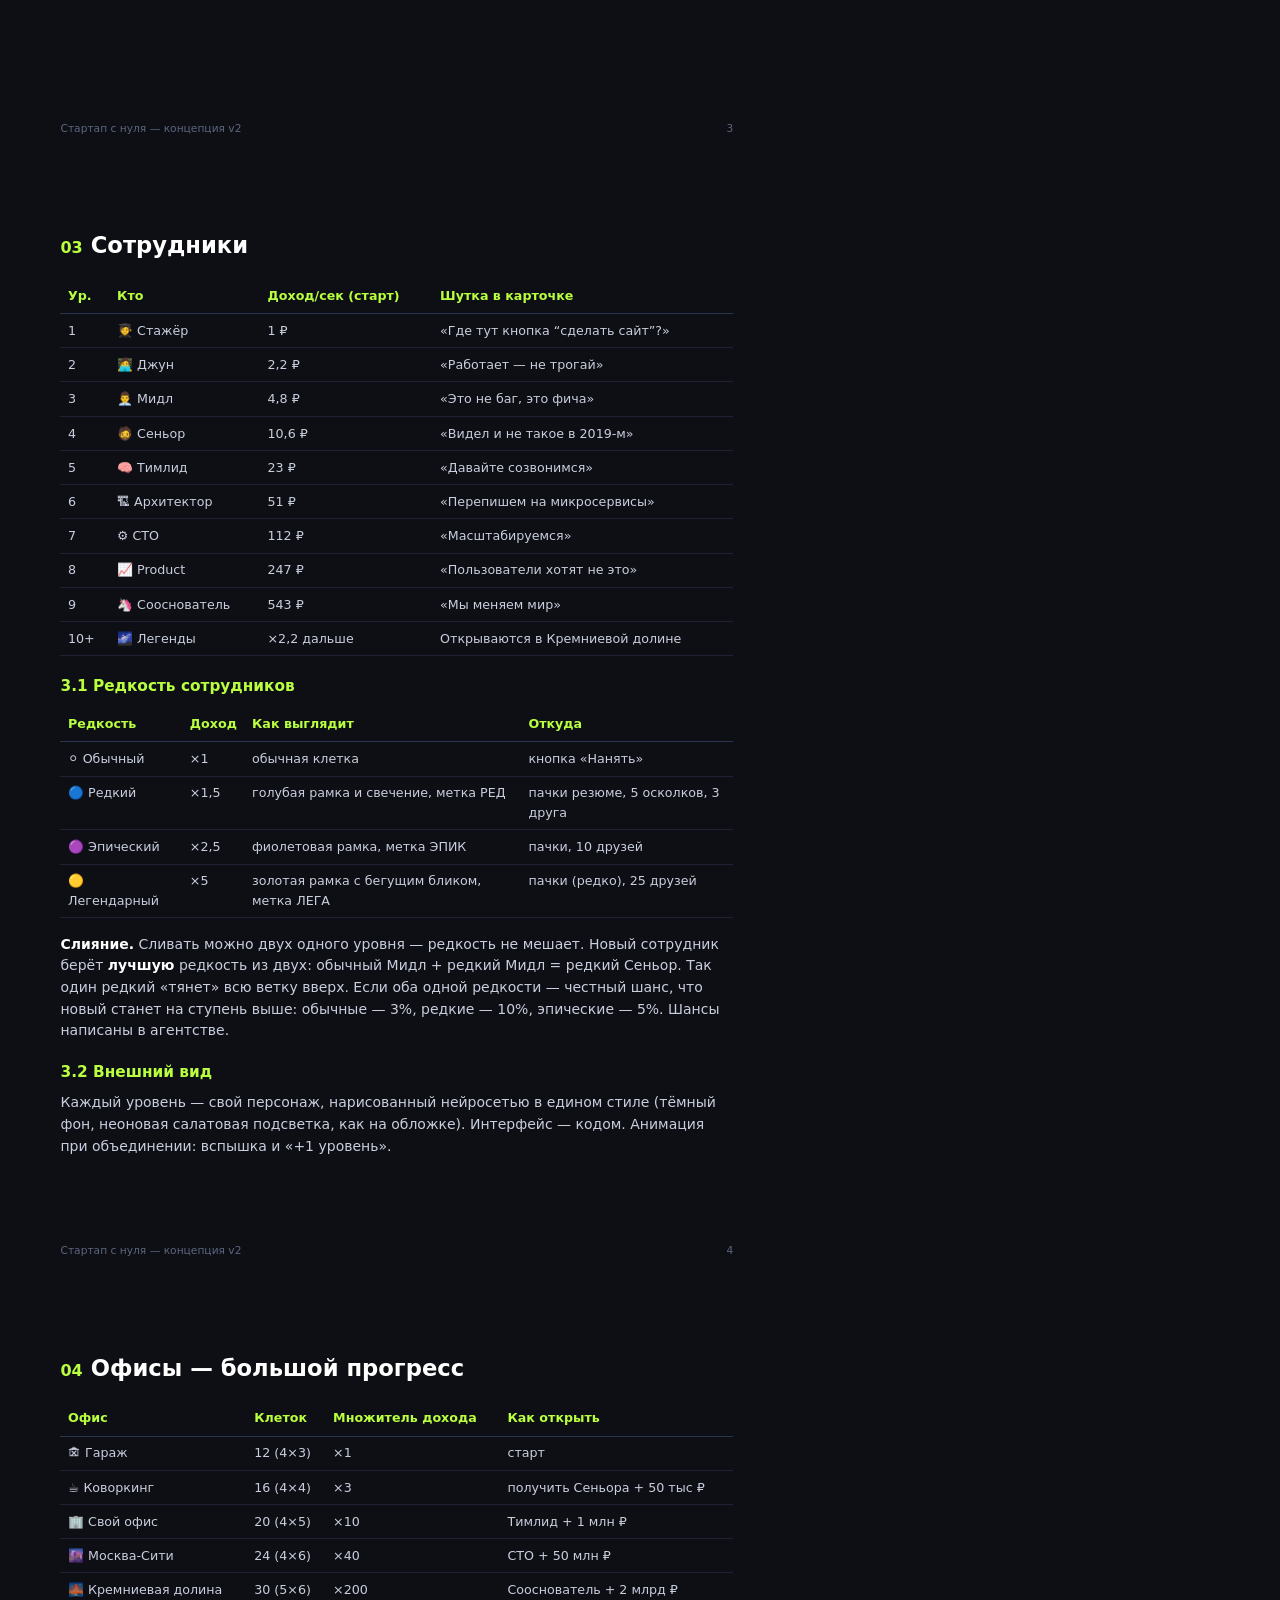
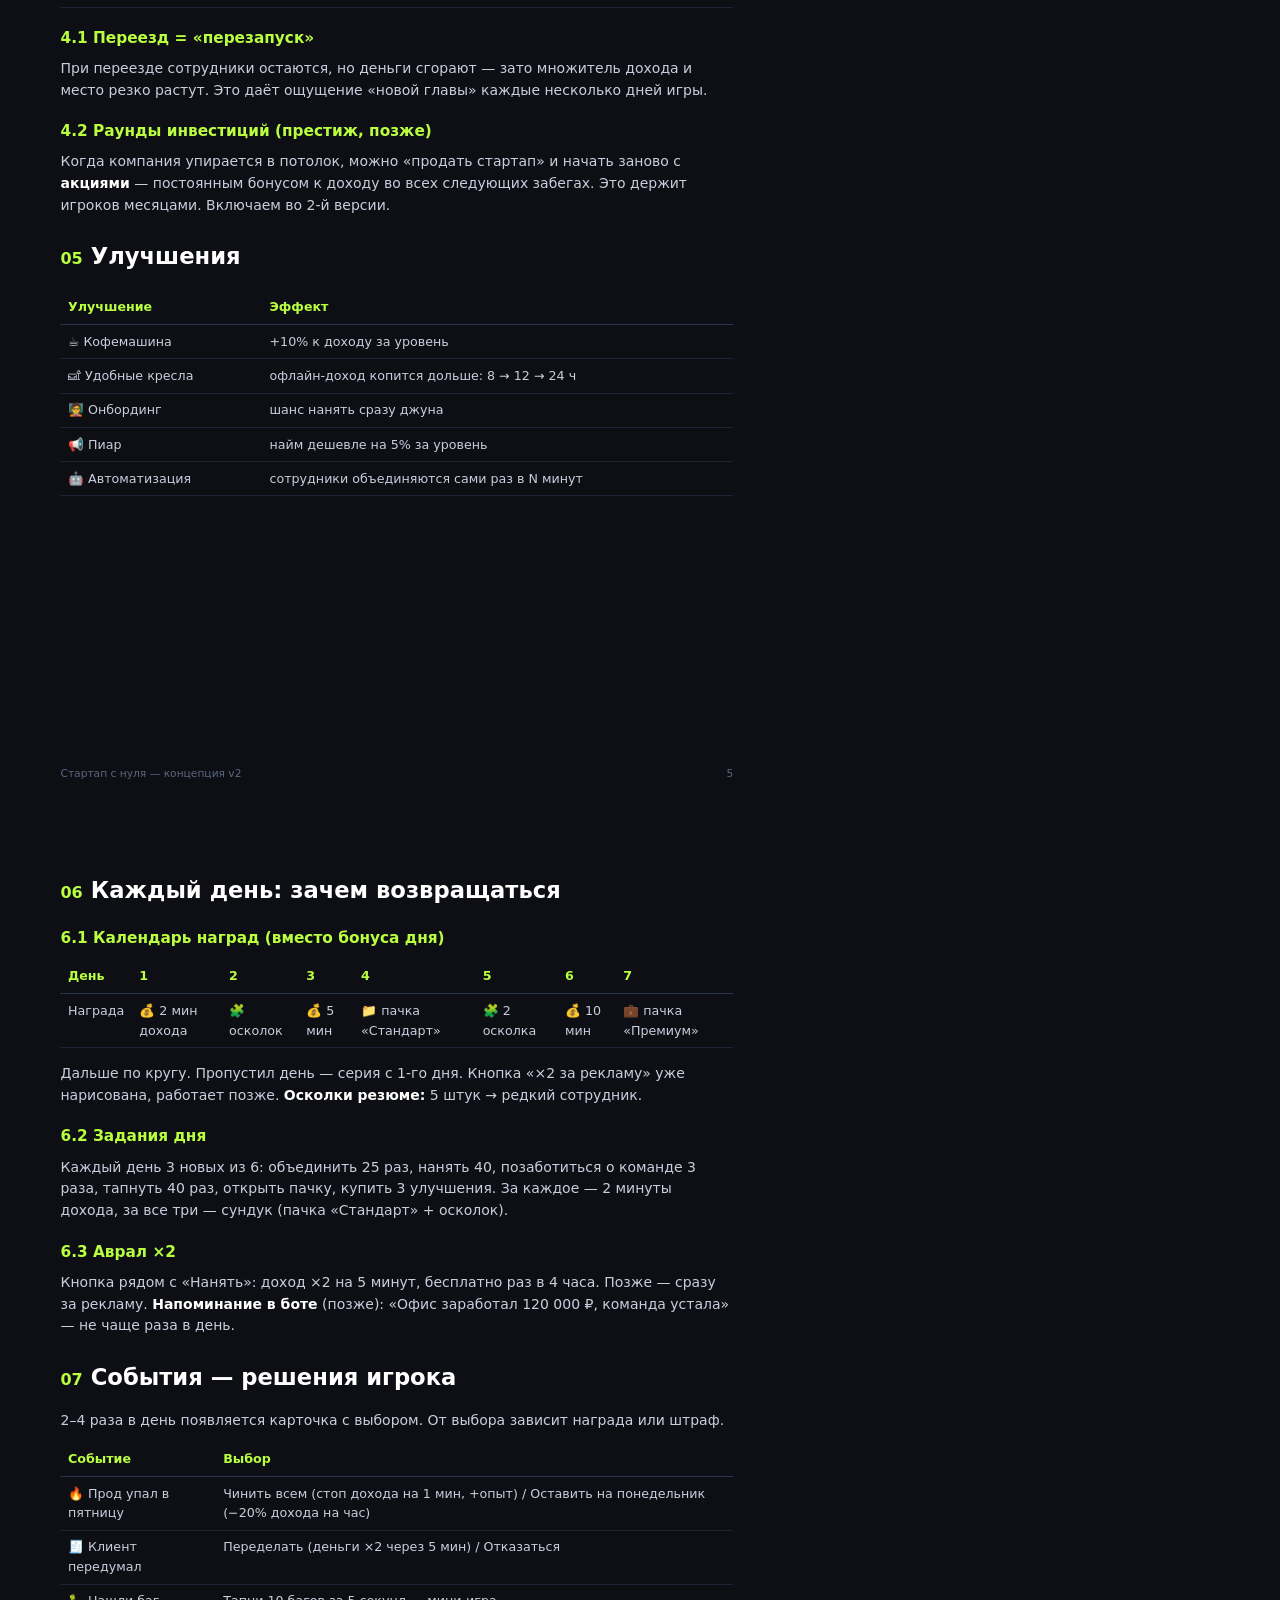
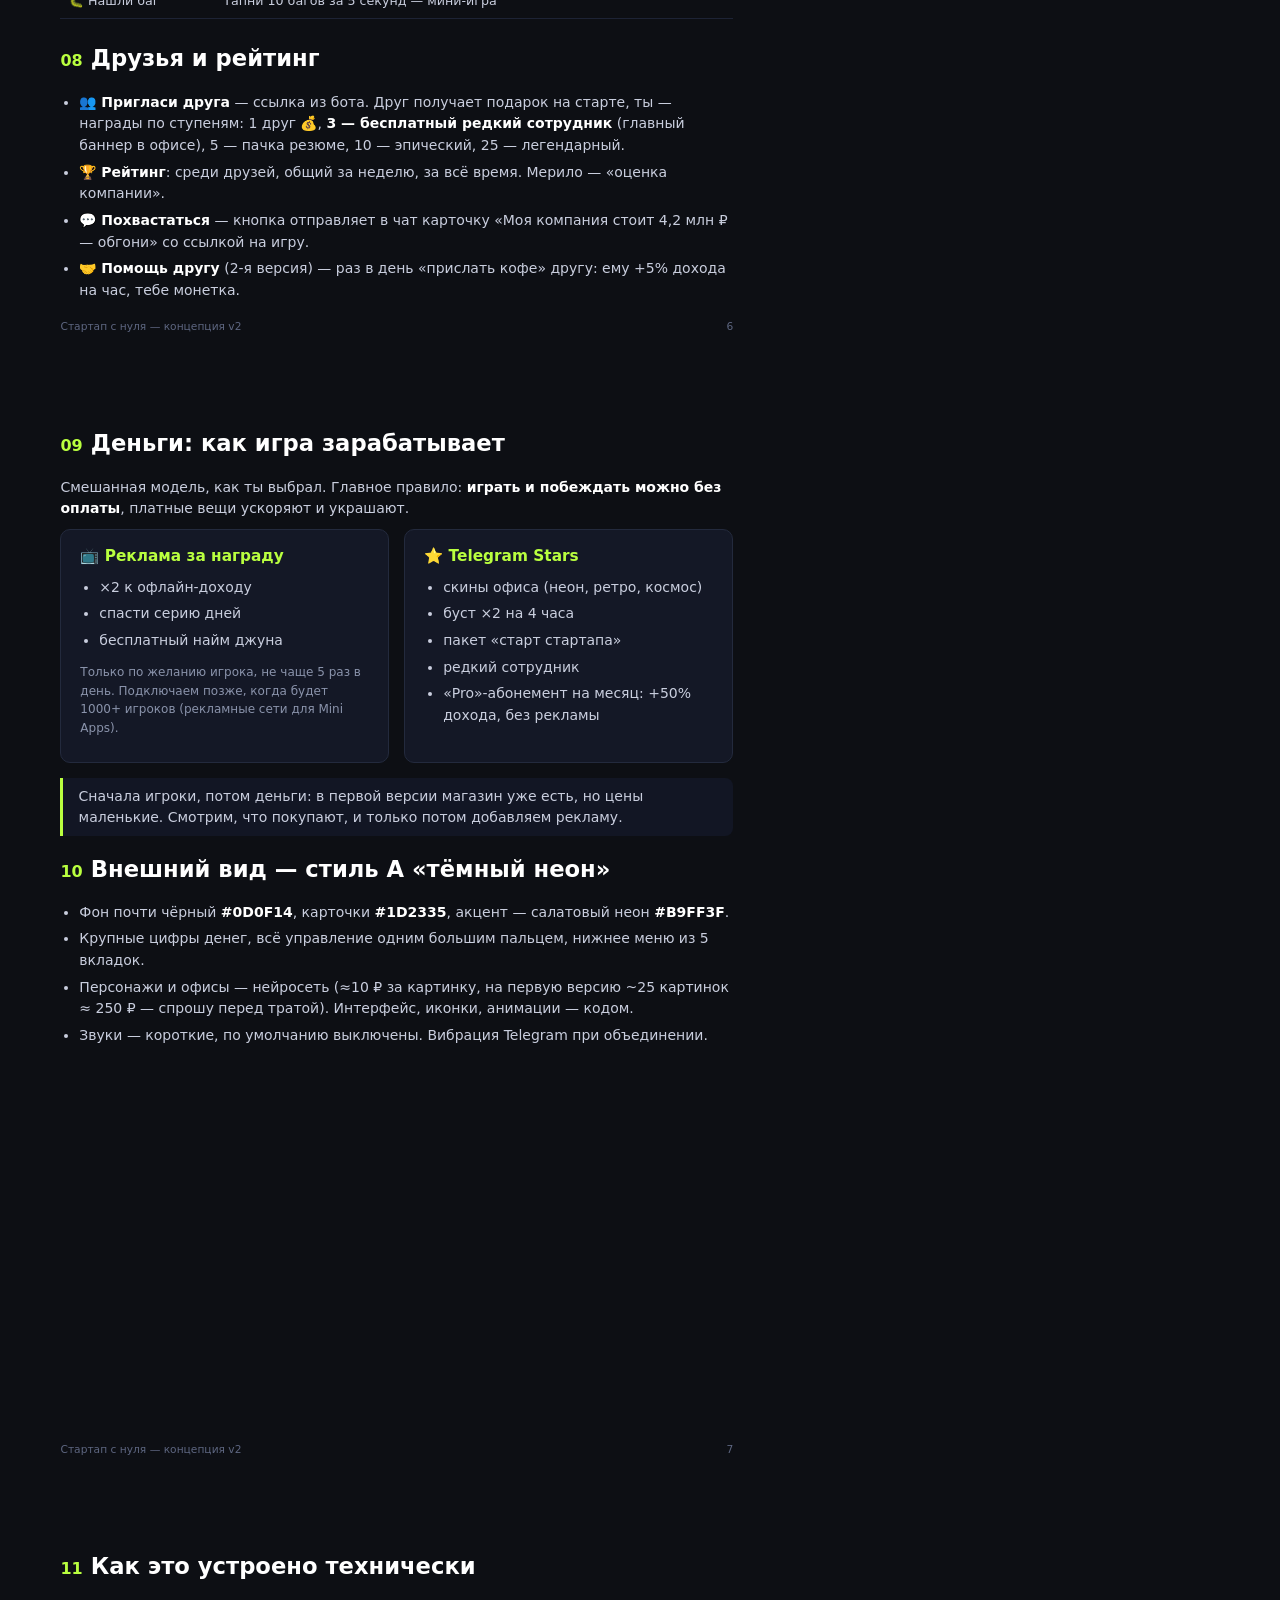
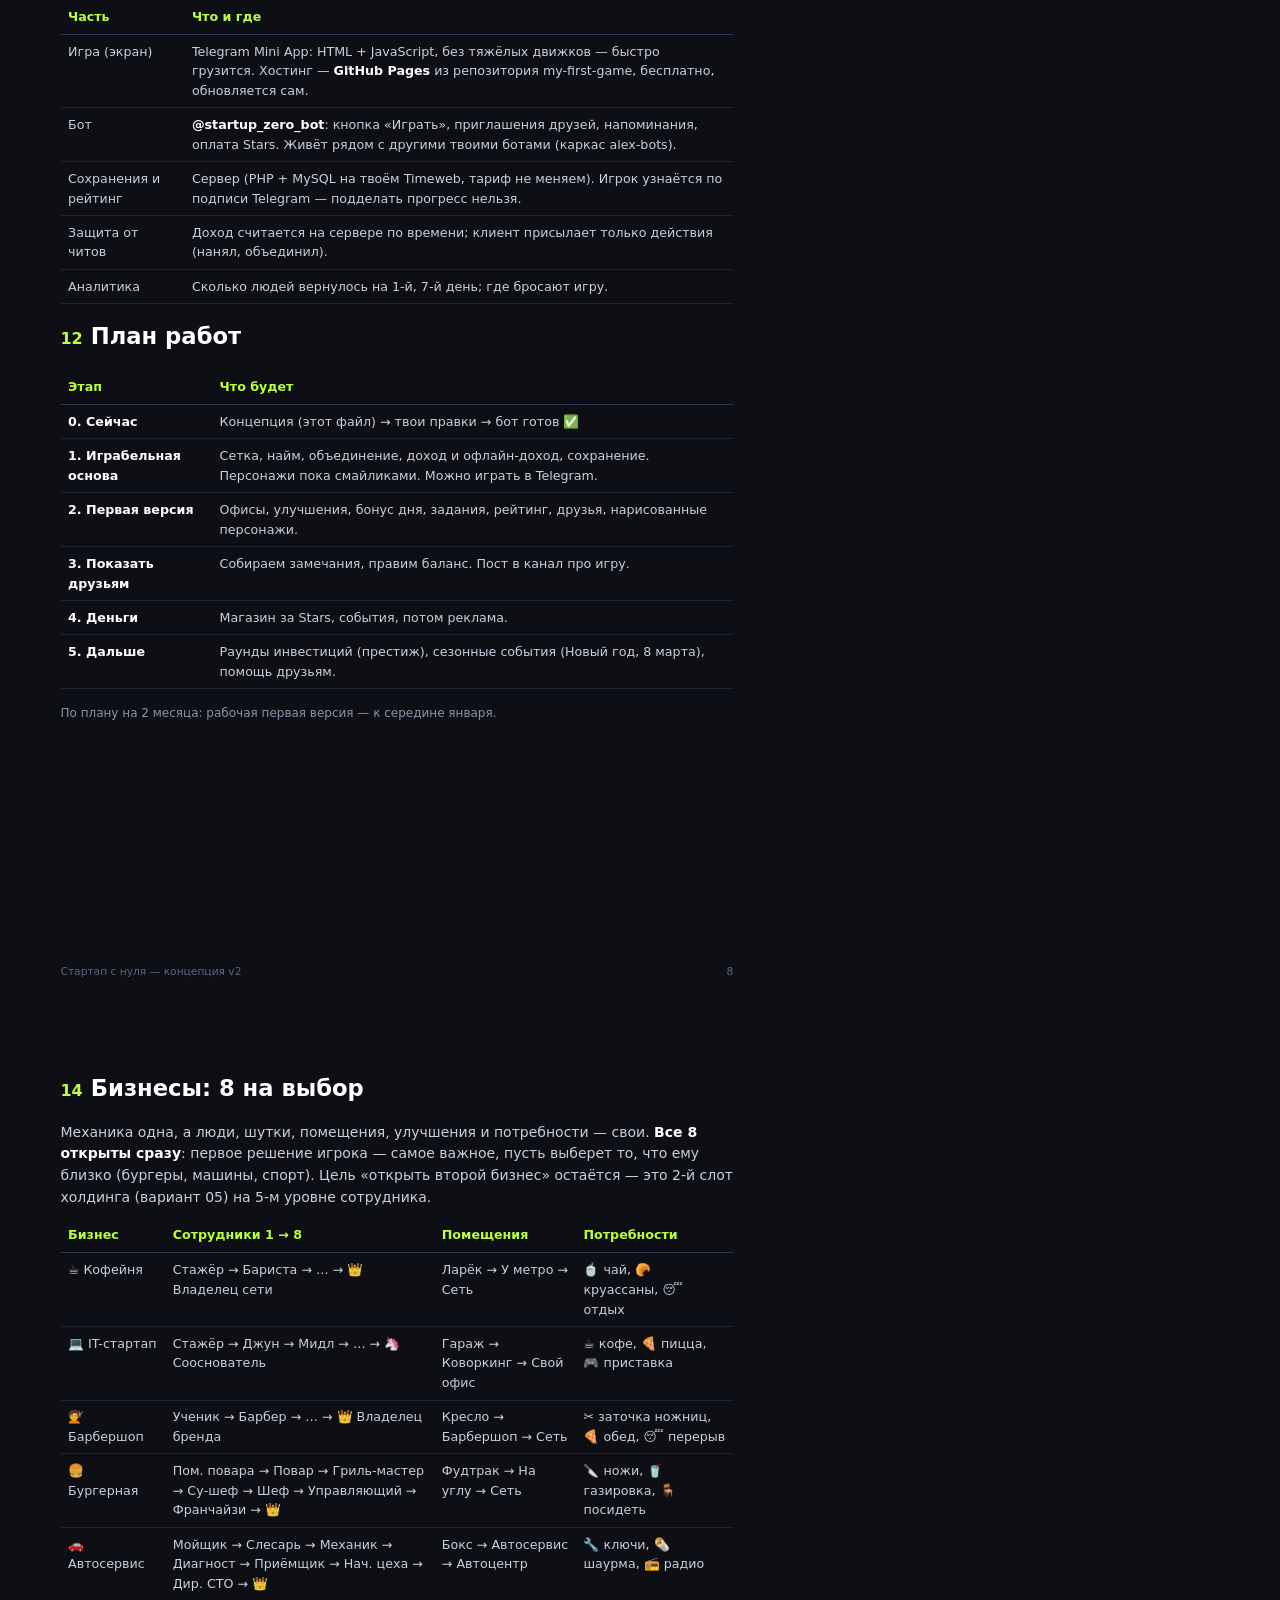
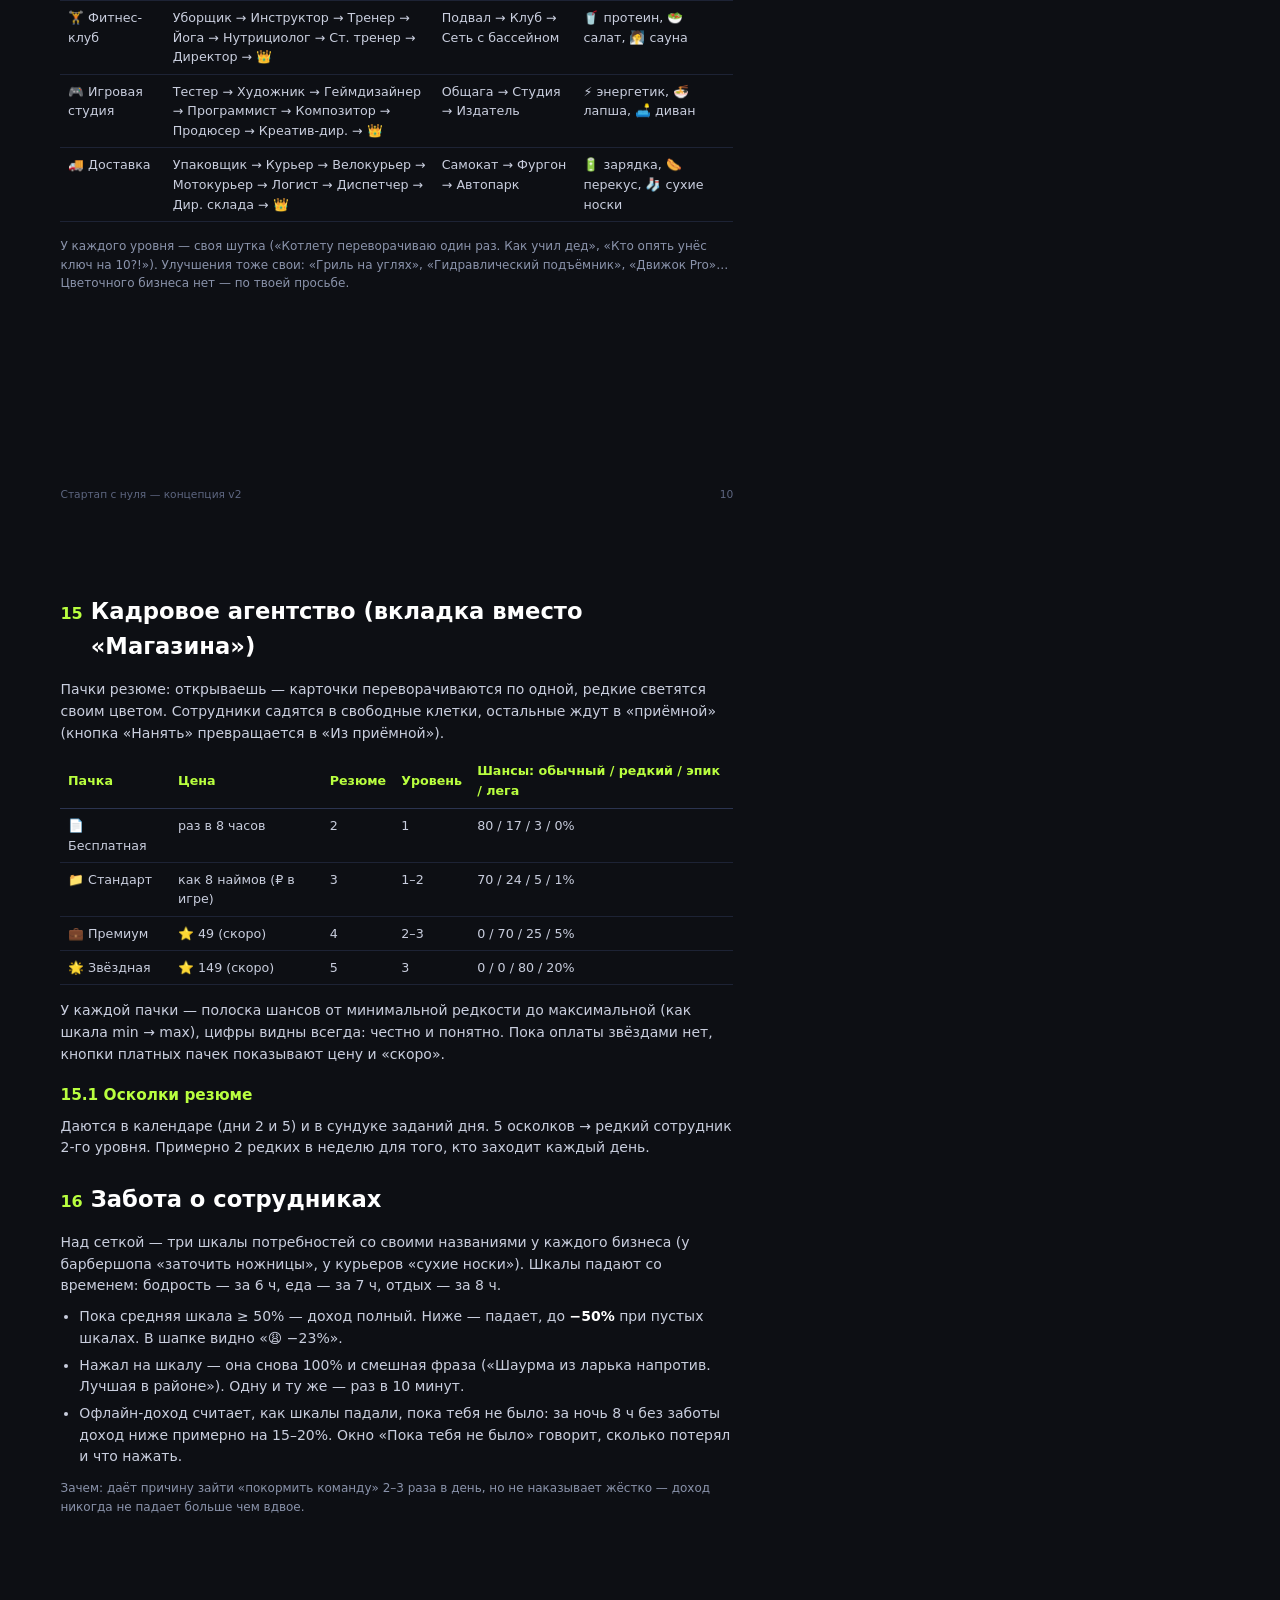
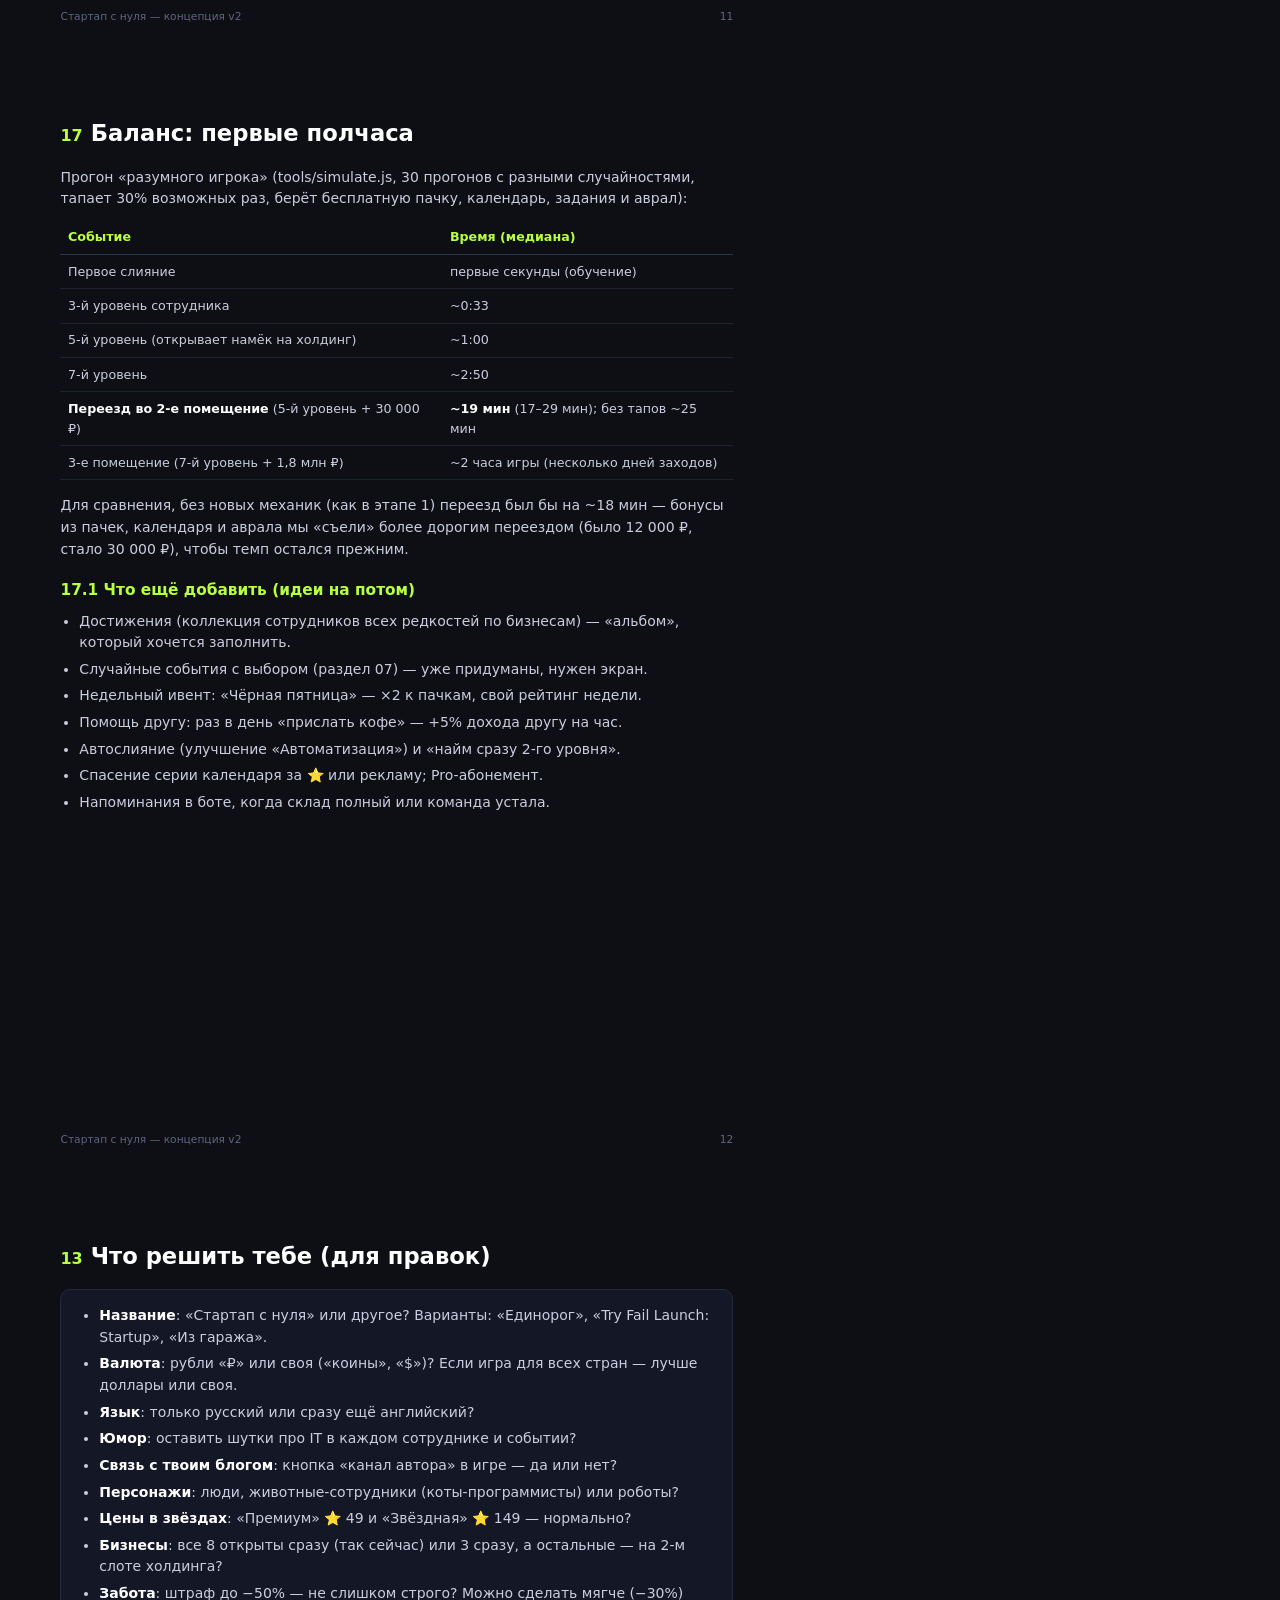
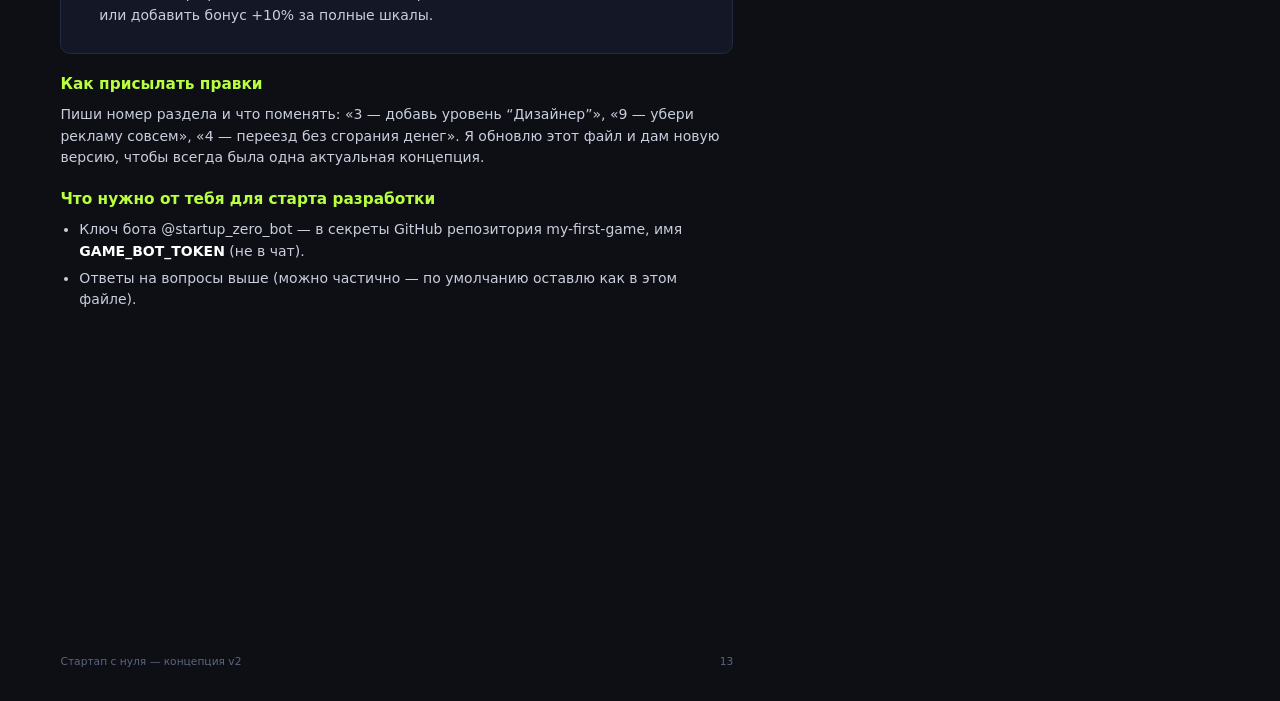
==== commit 61c1ae17: "Концепция v2 (PDF) и новые скриншоты этапа 2 Co-Authored-By: Claude Opus 5.5 <noreply@anthropic.com>" ====
--- a/docs/concept/concept.html
+++ b/docs/concept/concept.html
@@ -32,16 +32,17 @@
 </style></head><body>
 
 <div class="page"><div class="cover"><div>
-<div class="tag">Telegram Mini App</div><div class="tag">idle + merge</div><div class="tag">версия концепции 1 · 20.11.2026</div>
+<div class="tag">Telegram Mini App</div><div class="tag">idle + merge</div><div class="tag">версия концепции 2 · 21.11.2026</div>
 <h1 style="margin-top:6mm">Стартап<br><b>с нуля</b></h1>
-<p class="lead">Ты основатель компании. Начинаешь в гараже со стажёром, нанимаешь людей, объединяешь их в сильных специалистов и растишь стартап до офиса в Кремниевой долине. Деньги идут, даже когда игра закрыта.</p>
+<p class="lead">Ты основатель компании. Выбираешь один из 8 бизнесов — кофейню, IT-стартап, барбершоп, бургерную, автосервис, фитнес-клуб, игровую студию или доставку, — нанимаешь людей, объединяешь их в сильных специалистов, заботишься о команде и растишь дело до сети. Деньги идут, даже когда игра закрыта.</p>
 <p class="lead" style="margin-top:5mm">Короткие заходы по 1–3 минуты несколько раз в день. Соревнование с друзьями. Бесплатная игра с покупками за Telegram Stars и рекламой за награду.</p>
 <p class="small" style="margin-top:10mm">Бот: <b>t.me/startup_zero_bot</b> · Репозиторий: my-first-game · Стиль: A «тёмный неон»<br>Это живой документ: всё здесь можно и нужно менять. Номера разделов — чтобы удобно писать правки: «в 4.2 поменяй…».</p>
 </div><img src="hero.png"></div>
-<div class="foot"><span>Стартап с нуля — концепция</span><span>1</span></div></div>
+<div class="foot"><span>Стартап с нуля — концепция v2</span><span>1</span></div></div>
 
 <div class="page">
 <h2><i>01</i> Главное за минуту</h2>
+<div class="note"><b>Что нового в версии 2:</b> редкость сотрудников (3.1), кадровое агентство с пачками резюме (15), забота о команде (16), календарь наград, задания дня и «Аврал ×2» (06), 8 бизнесов (14), друзья с наградами по ступеням (08), баланс (17).</div>
 <div class="grid3">
 <div class="card"><div class="big">1–3</div><p>минуты длится заход: забрал деньги, объединил сотрудников, улучшил офис</p></div>
 <div class="card"><div class="big">24/7</div><p>компания зарабатывает, пока тебя нет — до 8 часов «офлайн-дохода» (можно увеличить)</p></div>
@@ -62,7 +63,7 @@
 <li>Случайные события, которые требуют решения (раздел 07), — не просто ждать, а выбирать.</li>
 <li>Реальные этапы стартапа как прогресс: гараж → инвестор → IPO.</li>
 </ul>
-<div class="foot"><span>Стартап с нуля — концепция</span><span>2</span></div></div>
+<div class="foot"><span>Стартап с нуля — концепция v2</span><span>2</span></div></div>
 
 <div class="page">
 <h2><i>02</i> Как играть: основной цикл</h2>
@@ -77,7 +78,7 @@
 <p>Тап по сотруднику — маленький бонус-«кофе»: мгновенно даёт 2 секунды его дохода (раз в 3 секунды). Это даёт рукам дело, но игра не превращается в тапалку.</p>
 <h3>2.5 Сессия игрока (пример)</h3>
 <div class="card"><p>Открыл бот утром → забрал 8 часов дохода → получил бонус дня → нанял 4 стажёров, объединил в джунов → купил улучшение «Кофемашина» → выполнил 1 из 3 заданий дня → закрыл. <b>~2 минуты.</b> Вечером — то же, плюс случайное событие и проверка рейтинга друзей.</p></div>
-<div class="foot"><span>Стартап с нуля — концепция</span><span>3</span></div></div>
+<div class="foot"><span>Стартап с нуля — концепция v2</span><span>3</span></div></div>
 
 <div class="page">
 <h2><i>03</i> Сотрудники</h2>
@@ -92,14 +93,16 @@
 <tr><td>8</td><td>📈 Product</td><td>247 ₽</td><td>«Пользователи хотят не это»</td></tr>
 <tr><td>9</td><td>🦄 Сооснователь</td><td>543 ₽</td><td>«Мы меняем мир»</td></tr>
 <tr><td>10+</td><td>🌌 Легенды</td><td>×2,2 дальше</td><td>Открываются в Кремниевой долине</td></tr></table>
-<h3>3.1 Редкие сотрудники (за друзей, события, магазин)</h3>
-<div class="grid2">
-<div class="card"><p><b>🐛 Багхантер</b> — убирает «баги» из событий автоматически.</p><p><b>☕ Бариста</b> — +10% к доходу всех соседей по клетке.</p></div>
-<div class="card"><p><b>📣 Маркетолог</b> — +15% к деньгам за задания дня.</p><p><b>🤝 Инвестор</b> — раз в день даёт пачку денег.</p></div></div>
-<p>Редкие не объединяются с обычными, занимают клетку и дают особый эффект. Их максимум — 3 одновременно.</p>
+<h3>3.1 Редкость сотрудников</h3>
+<table><tr><th>Редкость</th><th>Доход</th><th>Как выглядит</th><th>Откуда</th></tr>
+<tr><td>⚪ Обычный</td><td>×1</td><td>обычная клетка</td><td>кнопка «Нанять»</td></tr>
+<tr><td>🔵 Редкий</td><td>×1,5</td><td>голубая рамка и свечение, метка РЕД</td><td>пачки резюме, 5 осколков, 3 друга</td></tr>
+<tr><td>🟣 Эпический</td><td>×2,5</td><td>фиолетовая рамка, метка ЭПИК</td><td>пачки, 10 друзей</td></tr>
+<tr><td>🟡 Легендарный</td><td>×5</td><td>золотая рамка с бегущим бликом, метка ЛЕГА</td><td>пачки (редко), 25 друзей</td></tr></table>
+<p><b>Слияние.</b> Сливать можно двух одного уровня — редкость не мешает. Новый сотрудник берёт <b>лучшую</b> редкость из двух: обычный Мидл + редкий Мидл = редкий Сеньор. Так один редкий «тянет» всю ветку вверх. Если оба одной редкости — честный шанс, что новый станет на ступень выше: обычные — 3%, редкие — 10%, эпические — 5%. Шансы написаны в агентстве.</p>
 <h3>3.2 Внешний вид</h3>
 <p>Каждый уровень — свой персонаж, нарисованный нейросетью в едином стиле (тёмный фон, неоновая салатовая подсветка, как на обложке). Интерфейс — кодом. Анимация при объединении: вспышка и «+1 уровень».</p>
-<div class="foot"><span>Стартап с нуля — концепция</span><span>4</span></div></div>
+<div class="foot"><span>Стартап с нуля — концепция v2</span><span>4</span></div></div>
 
 <div class="page">
 <h2><i>04</i> Офисы — большой прогресс</h2>
@@ -120,31 +123,33 @@
 <tr><td>🧑‍🏫 Онбординг</td><td>шанс нанять сразу джуна</td></tr>
 <tr><td>📢 Пиар</td><td>найм дешевле на 5% за уровень</td></tr>
 <tr><td>🤖 Автоматизация</td><td>сотрудники объединяются сами раз в N минут</td></tr></table>
-<div class="foot"><span>Стартап с нуля — концепция</span><span>5</span></div></div>
+<div class="foot"><span>Стартап с нуля — концепция v2</span><span>5</span></div></div>
 
 <div class="page">
 <h2><i>06</i> Каждый день: зачем возвращаться</h2>
-<ul>
-<li><b>🎁 Бонус дня</b> — растёт за серию дней подряд: 1-й день деньги, 3-й — редкий стажёр, 7-й — редкий сотрудник. Пропустил — серия обнуляется (можно «спасти» за Stars или рекламу).</li>
-<li><b>✅ 3 задания дня</b> — «объедини 10 раз», «найми 20», «реши событие». За все три — сундук.</li>
-<li><b>⏰ Напоминание в боте</b> — «Офис заработал 120 000 ₽, склад полный» (когда офлайн-доход упёрся в лимит). Не чаще 1 раза в день, можно выключить.</li>
-</ul>
+<h3>6.1 Календарь наград (вместо бонуса дня)</h3>
+<table><tr><th>День</th><th>1</th><th>2</th><th>3</th><th>4</th><th>5</th><th>6</th><th>7</th></tr>
+<tr><td>Награда</td><td>💰 2 мин дохода</td><td>🧩 осколок</td><td>💰 5 мин</td><td>📁 пачка «Стандарт»</td><td>🧩 2 осколка</td><td>💰 10 мин</td><td>💼 пачка «Премиум»</td></tr></table>
+<p>Дальше по кругу. Пропустил день — серия с 1-го дня. Кнопка «×2 за рекламу» уже нарисована, работает позже. <b>Осколки резюме:</b> 5 штук → редкий сотрудник.</p>
+<h3>6.2 Задания дня</h3>
+<p>Каждый день 3 новых из 6: объединить 25 раз, нанять 40, позаботиться о команде 3 раза, тапнуть 40 раз, открыть пачку, купить 3 улучшения. За каждое — 2 минуты дохода, за все три — сундук (пачка «Стандарт» + осколок).</p>
+<h3>6.3 Аврал ×2</h3>
+<p>Кнопка рядом с «Нанять»: доход ×2 на 5 минут, бесплатно раз в 4 часа. Позже — сразу за рекламу. <b>Напоминание в боте</b> (позже): «Офис заработал 120 000 ₽, команда устала» — не чаще раза в день.</p>
 <h2 style="margin-top:6mm"><i>07</i> События — решения игрока</h2>
 <p>2–4 раза в день появляется карточка с выбором. От выбора зависит награда или штраф.</p>
 <table><tr><th>Событие</th><th>Выбор</th></tr>
 <tr><td>🔥 Прод упал в пятницу</td><td>Чинить всем (стоп дохода на 1 мин, +опыт) / Оставить на понедельник (−20% дохода на час)</td></tr>
 <tr><td>🧾 Клиент передумал</td><td>Переделать (деньги ×2 через 5 мин) / Отказаться</td></tr>
 <tr><td>🐛 Нашли баг</td><td>Тапни 10 багов за 5 секунд — мини-игра</td></tr>
-<tr><td>💼 Хантер переманивает сеньора</td><td>Повысить зарплату / Отпустить и получить двух джунов</td></tr>
-<tr><td>🎤 Позвали на конференцию</td><td>Поехать (+пиар) / Работать</td></tr></table>
+</table>
 <h2 style="margin-top:6mm"><i>08</i> Друзья и рейтинг</h2>
 <ul>
-<li><b>👥 Пригласи друга</b> — ссылка из бота. Оба получаете редкого сотрудника. За 3, 10, 25 друзей — особые награды.</li>
+<li><b>👥 Пригласи друга</b> — ссылка из бота. Друг получает подарок на старте, ты — награды по ступеням: 1 друг 💰, <b>3 — бесплатный редкий сотрудник</b> (главный баннер в офисе), 5 — пачка резюме, 10 — эпический, 25 — легендарный.</li>
 <li><b>🏆 Рейтинг</b>: среди друзей, общий за неделю, за всё время. Мерило — «оценка компании».</li>
 <li><b>💬 Похвастаться</b> — кнопка отправляет в чат карточку «Моя компания стоит 4,2 млн ₽ — обгони» со ссылкой на игру.</li>
 <li><b>🤝 Помощь другу</b> (2-я версия) — раз в день «прислать кофе» другу: ему +5% дохода на час, тебе монетка.</li>
 </ul>
-<div class="foot"><span>Стартап с нуля — концепция</span><span>6</span></div></div>
+<div class="foot"><span>Стартап с нуля — концепция v2</span><span>6</span></div></div>
 
 <div class="page">
 <h2><i>09</i> Деньги: как игра зарабатывает</h2>
@@ -160,7 +165,7 @@
 <li>Персонажи и офисы — нейросеть (≈10 ₽ за картинку, на первую версию ~25 картинок ≈ 250 ₽ — спрошу перед тратой). Интерфейс, иконки, анимации — кодом.</li>
 <li>Звуки — короткие, по умолчанию выключены. Вибрация Telegram при объединении.</li>
 </ul>
-<div class="foot"><span>Стартап с нуля — концепция</span><span>7</span></div></div>
+<div class="foot"><span>Стартап с нуля — концепция v2</span><span>7</span></div></div>
 
 <div class="page">
 <h2><i>11</i> Как это устроено технически</h2>
@@ -179,7 +184,63 @@
 <tr><td><b>4. Деньги</b></td><td>Магазин за Stars, события, потом реклама.</td></tr>
 <tr><td><b>5. Дальше</b></td><td>Раунды инвестиций (престиж), сезонные события (Новый год, 8 марта), помощь друзьям.</td></tr></table>
 <p class="small">По плану на 2 месяца: рабочая первая версия — к середине января.</p>
-<div class="foot"><span>Стартап с нуля — концепция</span><span>8</span></div></div>
+<div class="foot"><span>Стартап с нуля — концепция v2</span><span>8</span></div></div>
+
+<div class="page">
+<h2><i>14</i> Бизнесы: 8 на выбор</h2>
+<p>Механика одна, а люди, шутки, помещения, улучшения и потребности — свои. <b>Все 8 открыты сразу</b>: первое решение игрока — самое важное, пусть выберет то, что ему близко (бургеры, машины, спорт). Цель «открыть второй бизнес» остаётся — это 2-й слот холдинга (вариант 05) на 5-м уровне сотрудника.</p>
+<table><tr><th>Бизнес</th><th>Сотрудники 1 → 8</th><th>Помещения</th><th>Потребности</th></tr>
+<tr><td>☕ Кофейня</td><td>Стажёр → Бариста → … → 👑 Владелец сети</td><td>Ларёк → У метро → Сеть</td><td>🍵 чай, 🥐 круассаны, 😴 отдых</td></tr>
+<tr><td>💻 IT-стартап</td><td>Стажёр → Джун → Мидл → … → 🦄 Сооснователь</td><td>Гараж → Коворкинг → Свой офис</td><td>☕ кофе, 🍕 пицца, 🎮 приставка</td></tr>
+<tr><td>💇 Барбершоп</td><td>Ученик → Барбер → … → 👑 Владелец бренда</td><td>Кресло → Барбершоп → Сеть</td><td>✂️ заточка ножниц, 🍕 обед, 😴 перерыв</td></tr>
+<tr><td>🍔 Бургерная</td><td>Пом. повара → Повар → Гриль-мастер → Су-шеф → Шеф → Управляющий → Франчайзи → 👑</td><td>Фудтрак → На углу → Сеть</td><td>🔪 ножи, 🥤 газировка, 🪑 посидеть</td></tr>
+<tr><td>🚗 Автосервис</td><td>Мойщик → Слесарь → Механик → Диагност → Приёмщик → Нач. цеха → Дир. СТО → 👑</td><td>Бокс → Автосервис → Автоцентр</td><td>🔧 ключи, 🌯 шаурма, 📻 радио</td></tr>
+<tr><td>🏋️ Фитнес-клуб</td><td>Уборщик → Инструктор → Тренер → Йога → Нутрициолог → Ст. тренер → Директор → 👑</td><td>Подвал → Клуб → Сеть с бассейном</td><td>🥤 протеин, 🥗 салат, 🧖 сауна</td></tr>
+<tr><td>🎮 Игровая студия</td><td>Тестер → Художник → Геймдизайнер → Программист → Композитор → Продюсер → Креатив-дир. → 👑</td><td>Общага → Студия → Издатель</td><td>⚡ энергетик, 🍜 лапша, 🛋️ диван</td></tr>
+<tr><td>🚚 Доставка</td><td>Упаковщик → Курьер → Велокурьер → Мотокурьер → Логист → Диспетчер → Дир. склада → 👑</td><td>Самокат → Фургон → Автопарк</td><td>🔋 зарядка, 🌭 перекус, 🧦 сухие носки</td></tr></table>
+<p class="small">У каждого уровня — своя шутка («Котлету переворачиваю один раз. Как учил дед», «Кто опять унёс ключ на 10?!»). Улучшения тоже свои: «Гриль на углях», «Гидравлический подъёмник», «Движок Pro»… Цветочного бизнеса нет — по твоей просьбе.</p>
+<div class="foot"><span>Стартап с нуля — концепция v2</span><span>10</span></div></div>
+
+<div class="page">
+<h2><i>15</i> Кадровое агентство (вкладка вместо «Магазина»)</h2>
+<p>Пачки резюме: открываешь — карточки переворачиваются по одной, редкие светятся своим цветом. Сотрудники садятся в свободные клетки, остальные ждут в «приёмной» (кнопка «Нанять» превращается в «Из приёмной»).</p>
+<table><tr><th>Пачка</th><th>Цена</th><th>Резюме</th><th>Уровень</th><th>Шансы: обычный / редкий / эпик / лега</th></tr>
+<tr><td>📄 Бесплатная</td><td>раз в 8 часов</td><td>2</td><td>1</td><td>80 / 17 / 3 / 0%</td></tr>
+<tr><td>📁 Стандарт</td><td>как 8 наймов (₽ в игре)</td><td>3</td><td>1–2</td><td>70 / 24 / 5 / 1%</td></tr>
+<tr><td>💼 Премиум</td><td>⭐ 49 (скоро)</td><td>4</td><td>2–3</td><td>0 / 70 / 25 / 5%</td></tr>
+<tr><td>🌟 Звёздная</td><td>⭐ 149 (скоро)</td><td>5</td><td>3</td><td>0 / 0 / 80 / 20%</td></tr></table>
+<p>У каждой пачки — полоска шансов от минимальной редкости до максимальной (как шкала min → max), цифры видны всегда: честно и понятно. Пока оплаты звёздами нет, кнопки платных пачек показывают цену и «скоро».</p>
+<h3>15.1 Осколки резюме</h3>
+<p>Даются в календаре (дни 2 и 5) и в сундуке заданий дня. 5 осколков → редкий сотрудник 2-го уровня. Примерно 2 редких в неделю для того, кто заходит каждый день.</p>
+
+<h2 style="margin-top:6mm"><i>16</i> Забота о сотрудниках</h2>
+<p>Над сеткой — три шкалы потребностей со своими названиями у каждого бизнеса (у барбершопа «заточить ножницы», у курьеров «сухие носки»). Шкалы падают со временем: бодрость — за 6 ч, еда — за 7 ч, отдых — за 8 ч.</p>
+<ul><li>Пока средняя шкала ≥ 50% — доход полный. Ниже — падает, до <b>−50%</b> при пустых шкалах. В шапке видно «😩 −23%».</li>
+<li>Нажал на шкалу — она снова 100% и смешная фраза («Шаурма из ларька напротив. Лучшая в районе»). Одну и ту же — раз в 10 минут.</li>
+<li>Офлайн-доход считает, как шкалы падали, пока тебя не было: за ночь 8 ч без заботы доход ниже примерно на 15–20%. Окно «Пока тебя не было» говорит, сколько потерял и что нажать.</li></ul>
+<p class="small">Зачем: даёт причину зайти «покормить команду» 2–3 раза в день, но не наказывает жёстко — доход никогда не падает больше чем вдвое.</p>
+<div class="foot"><span>Стартап с нуля — концепция v2</span><span>11</span></div></div>
+
+<div class="page">
+<h2><i>17</i> Баланс: первые полчаса</h2>
+<p>Прогон «разумного игрока» (tools/simulate.js, 30 прогонов с разными случайностями, тапает 30% возможных раз, берёт бесплатную пачку, календарь, задания и аврал):</p>
+<table><tr><th>Событие</th><th>Время (медиана)</th></tr>
+<tr><td>Первое слияние</td><td>первые секунды (обучение)</td></tr>
+<tr><td>3-й уровень сотрудника</td><td>~0:33</td></tr>
+<tr><td>5-й уровень (открывает намёк на холдинг)</td><td>~1:00</td></tr>
+<tr><td>7-й уровень</td><td>~2:50</td></tr>
+<tr><td><b>Переезд во 2-е помещение</b> (5-й уровень + 30 000 ₽)</td><td><b>~19 мин</b> (17–29 мин); без тапов ~25 мин</td></tr>
+<tr><td>3-е помещение (7-й уровень + 1,8 млн ₽)</td><td>~2 часа игры (несколько дней заходов)</td></tr></table>
+<p>Для сравнения, без новых механик (как в этапе 1) переезд был бы на ~18 мин — бонусы из пачек, календаря и аврала мы «съели» более дорогим переездом (было 12 000 ₽, стало 30 000 ₽), чтобы темп остался прежним.</p>
+<h3>17.1 Что ещё добавить (идеи на потом)</h3>
+<ul><li>Достижения (коллекция сотрудников всех редкостей по бизнесам) — «альбом», который хочется заполнить.</li>
+<li>Случайные события с выбором (раздел 07) — уже придуманы, нужен экран.</li>
+<li>Недельный ивент: «Чёрная пятница» — ×2 к пачкам, свой рейтинг недели.</li>
+<li>Помощь другу: раз в день «прислать кофе» — +5% дохода другу на час.</li>
+<li>Автослияние (улучшение «Автоматизация») и «найм сразу 2-го уровня».</li>
+<li>Спасение серии календаря за ⭐ или рекламу; Pro-абонемент.</li>
+<li>Напоминания в боте, когда склад полный или команда устала.</li></ul>
+<div class="foot"><span>Стартап с нуля — концепция v2</span><span>12</span></div></div>
 
 <div class="page">
 <h2><i>13</i> Что решить тебе (для правок)</h2>
@@ -190,6 +251,9 @@
 <li><b>Юмор</b>: оставить шутки про IT в каждом сотруднике и событии?</li>
 <li><b>Связь с твоим блогом</b>: кнопка «канал автора» в игре — да или нет?</li>
 <li><b>Персонажи</b>: люди, животные-сотрудники (коты-программисты) или роботы?</li>
+<li><b>Цены в звёздах</b>: «Премиум» ⭐ 49 и «Звёздная» ⭐ 149 — нормально?</li>
+<li><b>Бизнесы</b>: все 8 открыты сразу (так сейчас) или 3 сразу, а остальные — на 2-м слоте холдинга?</li>
+<li><b>Забота</b>: штраф до −50% — не слишком строго? Можно сделать мягче (−30%) или добавить бонус +10% за полные шкалы.</li>
 </ul></div>
 <h3>Как присылать правки</h3>
 <p>Пиши номер раздела и что поменять: «3 — добавь уровень “Дизайнер”», «9 — убери рекламу совсем», «4 — переезд без сгорания денег». Я обновлю этот файл и дам новую версию, чтобы всегда была одна актуальная концепция.</p>
@@ -198,5 +262,5 @@
 <li>Ключ бота @startup_zero_bot — в секреты GitHub репозитория my-first-game, имя <b>GAME_BOT_TOKEN</b> (не в чат).</li>
 <li>Ответы на вопросы выше (можно частично — по умолчанию оставлю как в этом файле).</li>
 </ul>
-<div class="foot"><span>Стартап с нуля — концепция</span><span>9</span></div></div>
+<div class="foot"><span>Стартап с нуля — концепция v2</span><span>13</span></div></div>
 </body></html>
